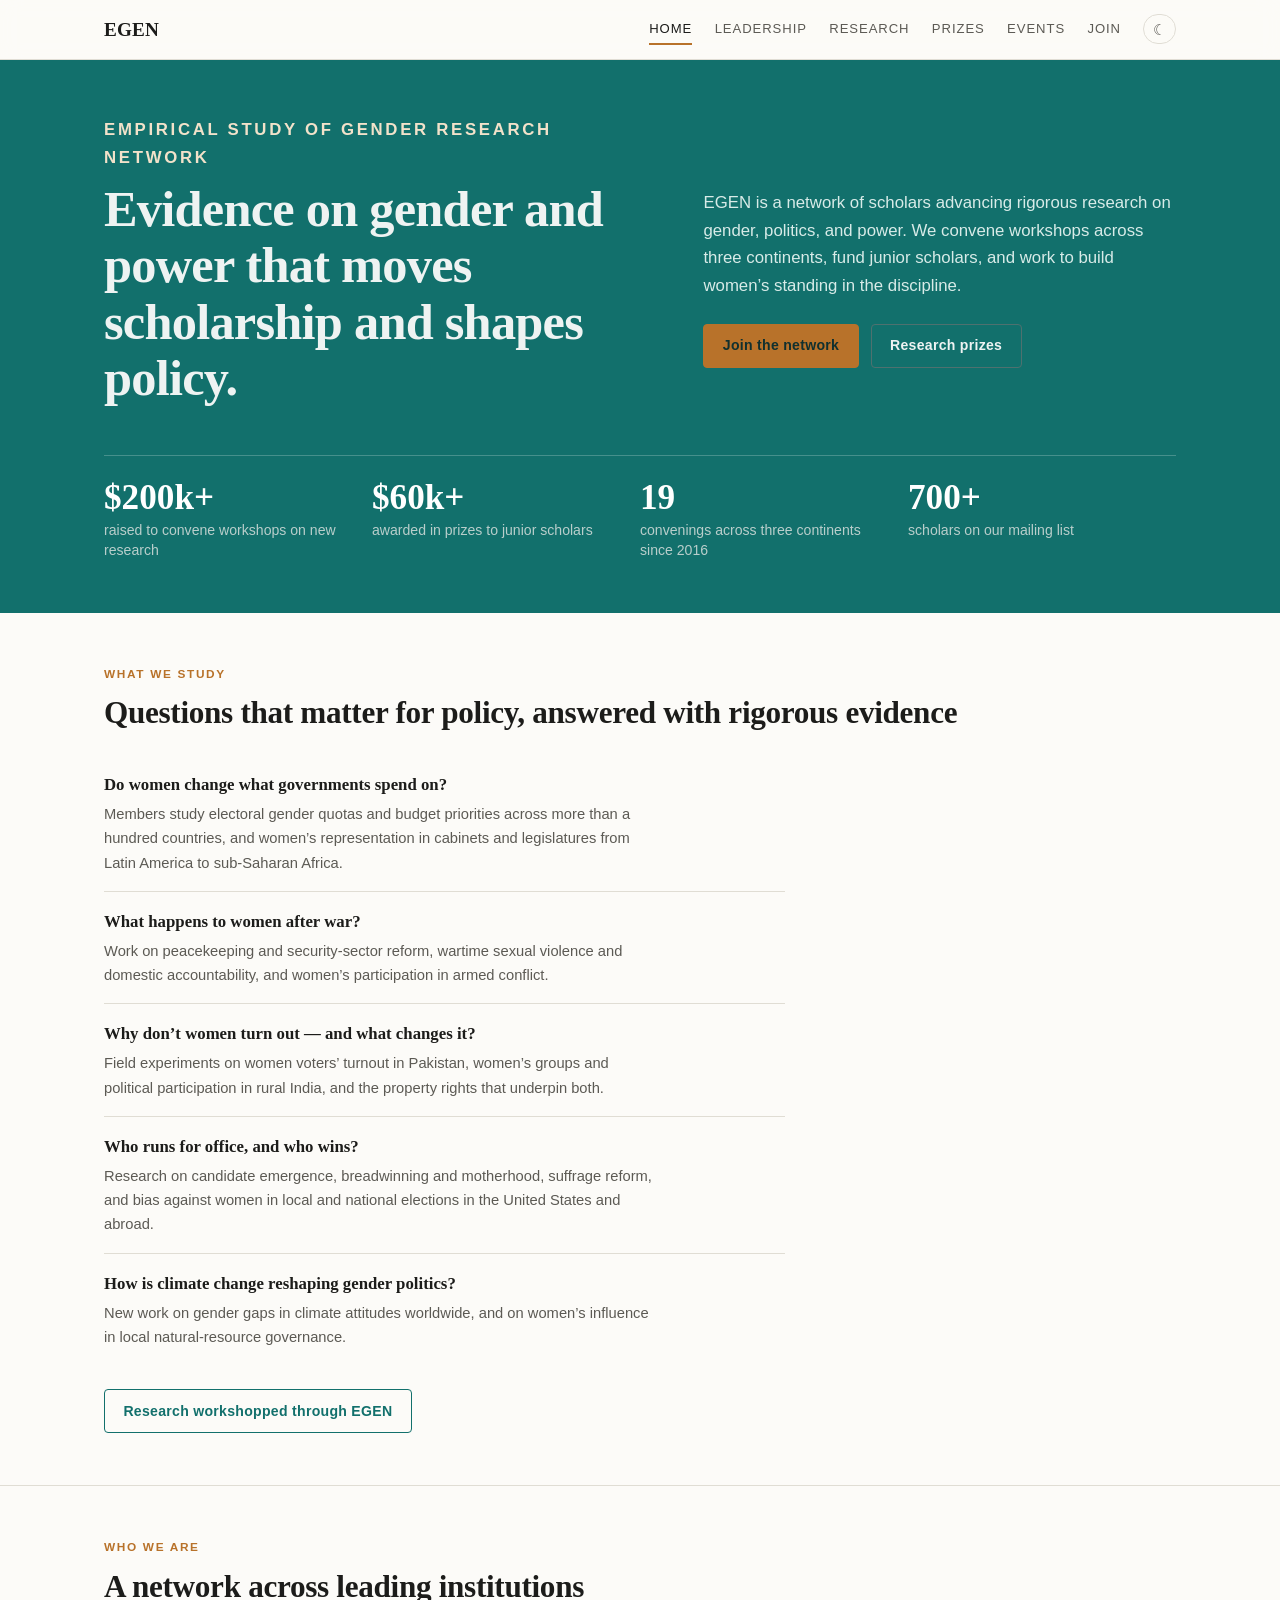
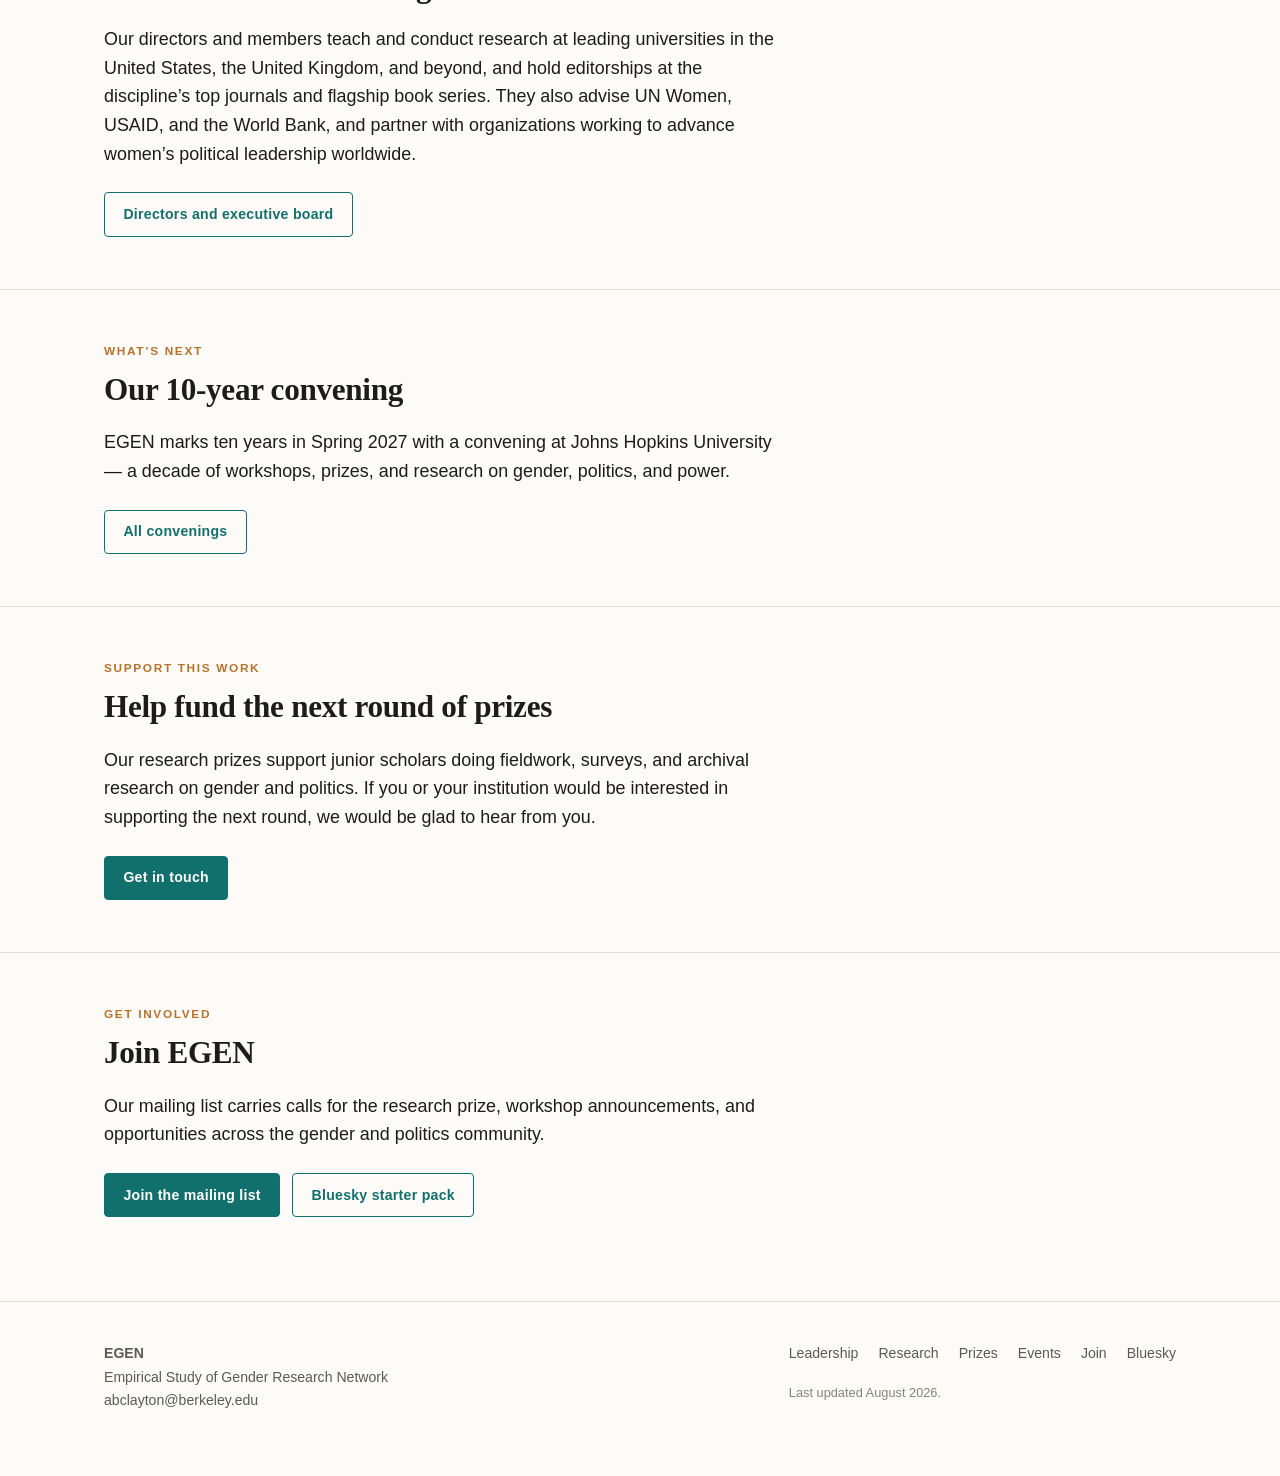
==== index.html @ c03eae0b "Initial EGEN site" ====
<!doctype html>
<html lang="en">
<head>
<meta charset="utf-8">
<meta name="viewport" content="width=device-width, initial-scale=1">
<title>EGEN | Empirical Study of Gender Research Network</title>
<meta name="description" content="EGEN is a network of scholars advancing rigorous empirical research on gender, politics, and power through convenings, research prizes, and advocacy.">
<meta property="og:title" content="EGEN | Empirical Study of Gender Research Network">
<meta property="og:description" content="EGEN is a network of scholars advancing rigorous research on gender, politics, and power.">
<meta property="og:type" content="website">
<meta property="og:site_name" content="EGEN">
<meta property="og:url" content="https://www.egenpolisci.org/">
<meta name="twitter:card" content="summary">
<link rel="stylesheet" href="css/style.css">
<script src="js/site.js"></script>
<link rel="icon" href="data:image/svg+xml,<svg xmlns='http://www.w3.org/2000/svg' viewBox='0 0 100 100'><text y='.92em' font-size='58' font-family='Georgia,serif'>EG</text></svg>">
</head>
<body>
<a class="skip" href="#main">Skip to content</a>
<header class="site-header">
  <div class="wrap">
    <a class="brand" href="index.html">EGEN</a>
    <nav class="main" aria-label="Main">
      <a href="index.html" aria-current="page">Home</a>
      <a href="leadership.html">Leadership</a>
      <a href="research.html">Research</a>
      <a href="prizes.html">Prizes</a>
      <a href="events.html">Events</a>
      <a href="join.html">Join</a>
      <button class="theme-toggle" type="button" aria-label="Toggle dark mode">&#9790;</button>
    </nav>
  </div>
</header>
<main id="main">

<div class="band">
  <div class="wrap">
    <p class="eyebrow">Empirical Study of Gender Research Network</p>
    <div class="band-split">
      <h1>Evidence on gender and power that moves scholarship and shapes policy.</h1>
      <div class="col-right">
        <p>
          EGEN is a network of scholars advancing rigorous research on gender, politics, and power.
          We convene workshops across three continents, fund junior scholars, and work to build
          women&rsquo;s standing in the discipline.
        </p>
        <div class="btn-row" style="margin-top:0">
          <a class="btn" href="https://docs.google.com/forms/d/e/1FAIpQLSdKbaqosuUUbBlReaatd4DqoY7Ke4lKw73dFPZXwUpe3_k_RA/viewform" target="_blank" rel="noopener">Join the network</a>
          <a class="btn ghost" href="prizes.html">Research prizes</a>
        </div>
      </div>
    </div>
    <dl class="stats">
      <div><dt>$200k+</dt><dd>raised to convene workshops on new research</dd></div>
      <div><dt>$60k+</dt><dd>awarded in prizes to junior scholars</dd></div>
      <div><dt>19</dt><dd>convenings across three continents since 2016</dd></div>
      <div><dt>700+</dt><dd>scholars on our mailing list</dd></div>
    </dl>
  </div>
</div>

<section>
  <div class="wrap">
    <p class="eyebrow">What we study</p>
    <h2>Questions that matter for policy, answered with rigorous evidence</h2>
    <ul class="topics">
      <li>
        <p class="t-q">Do women change what governments spend on?</p>
        <p class="t-a">Members study electoral gender quotas and budget priorities across more than a hundred countries, and women&rsquo;s representation in cabinets and legislatures from Latin America to sub-Saharan Africa.</p>
      </li>
      <li>
        <p class="t-q">What happens to women after war?</p>
        <p class="t-a">Work on peacekeeping and security-sector reform, wartime sexual violence and domestic accountability, and women&rsquo;s participation in armed conflict.</p>
      </li>
      <li>
        <p class="t-q">Why don&rsquo;t women turn out &mdash; and what changes it?</p>
        <p class="t-a">Field experiments on women voters&rsquo; turnout in Pakistan, women&rsquo;s groups and political participation in rural India, and the property rights that underpin both.</p>
      </li>
      <li>
        <p class="t-q">Who runs for office, and who wins?</p>
        <p class="t-a">Research on candidate emergence, breadwinning and motherhood, suffrage reform, and bias against women in local and national elections in the United States and abroad.</p>
      </li>
      <li>
        <p class="t-q">How is climate change reshaping gender politics?</p>
        <p class="t-a">New work on gender gaps in climate attitudes worldwide, and on women&rsquo;s influence in local natural-resource governance.</p>
      </li>
    </ul>
    <div class="btn-row">
      <a class="btn ghost" href="research.html">Research workshopped through EGEN</a>
    </div>
  </div>
</section>

<section>
  <div class="wrap">
    <p class="eyebrow">Who we are</p>
    <h2>A network across leading institutions</h2>
    <p class="lede">
      Our directors and members teach and conduct research at leading universities in the United
      States, the United Kingdom, and beyond, and hold editorships at the discipline&rsquo;s top
      journals and flagship book series. They also advise UN Women, USAID, and the World Bank, and
      partner with organizations working to advance women&rsquo;s political leadership worldwide.
    </p>
    <div class="btn-row">
      <a class="btn ghost" href="leadership.html">Directors and executive board</a>
    </div>
  </div>
</section>

<section>
  <div class="wrap">
    <p class="eyebrow">What&rsquo;s next</p>
    <h2>Our 10-year convening</h2>
    <p class="lede">
      EGEN marks ten years in Spring 2027 with a convening at Johns Hopkins University &mdash;
      a decade of workshops, prizes, and research on gender, politics, and power.
    </p>
    <div class="btn-row">
      <a class="btn ghost" href="events.html">All convenings</a>
    </div>
  </div>
</section>

<section>
  <div class="wrap">
    <p class="eyebrow">Support this work</p>
    <h2>Help fund the next round of prizes</h2>
    <p class="lede">
      Our research prizes support junior scholars doing fieldwork, surveys, and archival research
      on gender and politics. If you or your institution would be interested in supporting the next
      round, we would be glad to hear from you.
    </p>
    <div class="btn-row">
      <a class="btn" href="mailto:abclayton@berkeley.edu?subject=Supporting%20EGEN">Get in touch</a>
    </div>
  </div>
</section>

<section>
  <div class="wrap">
    <p class="eyebrow">Get involved</p>
    <h2>Join EGEN</h2>
    <p class="lede">
      Our mailing list carries calls for the research prize, workshop announcements, and
      opportunities across the gender and politics community.
    </p>
    <div class="btn-row">
      <a class="btn" href="https://docs.google.com/forms/d/e/1FAIpQLSdKbaqosuUUbBlReaatd4DqoY7Ke4lKw73dFPZXwUpe3_k_RA/viewform" target="_blank" rel="noopener">Join the mailing list</a>
      <a class="btn ghost" href="https://go.bsky.app/SeabEZc" target="_blank" rel="noopener">Bluesky starter pack</a>
    </div>
  </div>
</section>

</main>
<footer class="site-footer">
  <div class="wrap">
    <div><strong>EGEN</strong><br>Empirical Study of Gender Research Network<br><a href="mailto:abclayton@berkeley.edu">abclayton@berkeley.edu</a></div>
    <div>
      <div class="footer-links">
        <a href="leadership.html">Leadership</a><a href="research.html">Research</a>
        <a href="prizes.html">Prizes</a><a href="events.html">Events</a>
        <a href="join.html">Join</a>
        <a href="https://go.bsky.app/SeabEZc" target="_blank" rel="noopener">Bluesky</a>
      </div>
      <p class="colophon" style="margin-top:1rem">Last updated August 2026.</p>
    </div>
  </div>
</footer>
</body>
</html>
---- css/style.css ----
/* ============================================================
   amandaclayton.org — stylesheet
   Clean academic. Light/dark aware. No external dependencies.
   ============================================================ */

:root {
  /* Palette — light */
  --bg:            #fcfbf8;
  --bg-panel:      #ffffff;
  --bg-subtle:     #eef3f1;
  --text:          #1c1c1a;
  --text-muted:    #5c5a54;
  --text-faint:    #85827a;
  --rule:          #e0ddd4;
  --rule-strong:   #c9c5b8;
  --accent:        #12706c;   /* EGEN deep teal, from the logo */
  --accent-hover:  #004848;
  --gold:          #b8722a;
  --gold-soft:     #f7ecd9;
  --shadow:        0 1px 2px rgba(28,28,26,.05), 0 6px 18px rgba(28,28,26,.05);

  /* Type */
  --serif: "Iowan Old Style", "Palatino Linotype", Palatino, "Book Antiqua", Georgia, "Times New Roman", serif;
  --sans:  -apple-system, BlinkMacSystemFont, "Segoe UI", Inter, Roboto, "Helvetica Neue", Arial, sans-serif;
  --mono:  ui-monospace, SFMono-Regular, "SF Mono", Menlo, Consolas, monospace;

  --measure: 68ch;
  --page:    1120px;
}

@media (prefers-color-scheme: dark) {
  :root:not([data-theme="light"]) {
    --bg:          #14151a;
    --bg-panel:    #1b1d23;
    --bg-subtle:   #21242b;
    --text:        #e9e7e2;
    --text-muted:  #a9a69f;
    --text-faint:  #86837c;
    --rule:        #2c2f37;
    --rule-strong: #3d414b;
    --accent:      #5fb3b0;
    --accent-hover:#84cbc8;
    --gold:        #d9a34a
    --gold-soft:   #2e2716;
    --shadow:      0 1px 2px rgba(0,0,0,.3), 0 6px 18px rgba(0,0,0,.25);
  }
}

:root[data-theme="dark"] {
  --bg:          #14151a;
  --bg-panel:    #1b1d23;
  --bg-subtle:   #21242b;
  --text:        #e9e7e2;
  --text-muted:  #a9a69f;
  --text-faint:  #86837c;
  --rule:        #2c2f37;
  --rule-strong: #3d414b;
  --accent:      #5fb3b0;
  --accent-hover:#84cbc8;
  --gold:        #d9a34a
  --gold-soft:   #2e2716;
  --shadow:      0 1px 2px rgba(0,0,0,.3), 0 6px 18px rgba(0,0,0,.25);
}

*, *::before, *::after { box-sizing: border-box; }

html { -webkit-text-size-adjust: 100%; scroll-behavior: smooth; scroll-padding-top: 5rem; }

body {
  margin: 0;
  background: var(--bg);
  color: var(--text);
  font-family: var(--sans);
  font-size: 17px;
  line-height: 1.65;
  -webkit-font-smoothing: antialiased;
  text-rendering: optimizeLegibility;
}

/* ---------- Layout ---------- */
.wrap { max-width: var(--page); margin: 0 auto; padding: 0 1.5rem; }
.narrow { max-width: var(--measure); }

/* ---------- Skip link ---------- */
.skip {
  position: absolute; left: -9999px; top: 0;
  background: var(--accent); color: #fff; padding: .6rem 1rem; z-index: 100;
}
.skip:focus { left: .5rem; top: .5rem; }

/* ---------- Header / nav ---------- */
.site-header {
  position: sticky; top: 0; z-index: 50;
  background: color-mix(in srgb, var(--bg) 88%, transparent);
  backdrop-filter: saturate(150%) blur(10px);
  -webkit-backdrop-filter: saturate(150%) blur(10px);
  border-bottom: 1px solid var(--rule);
}
.site-header .wrap {
  display: flex; align-items: center; justify-content: space-between;
  gap: 1.5rem; flex-wrap: wrap; padding-top: .85rem; padding-bottom: .85rem;
}
.brand {
  font-family: var(--serif);
  font-size: 1.2rem; font-weight: 600; letter-spacing: .01em;
  color: var(--text); text-decoration: none; white-space: nowrap;
}
.brand:hover { color: var(--accent); }

nav.main { display: flex; align-items: center; gap: 1.4rem; flex-wrap: wrap; }
nav.main a {
  font-size: .82rem; font-weight: 500;
  letter-spacing: .07em; text-transform: uppercase;
  color: var(--text-muted); text-decoration: none;
  padding: .25rem 0; border-bottom: 2px solid transparent;
  transition: color .15s, border-color .15s;
}
nav.main a:hover { color: var(--text); border-bottom-color: var(--rule-strong); }
nav.main a[aria-current="page"] { color: var(--text); border-bottom-color: var(--gold); }

.theme-toggle {
  background: none; border: 1px solid var(--rule); border-radius: 999px;
  color: var(--text-muted); cursor: pointer; font: inherit;
  font-size: .95rem; line-height: 1; padding: .4rem .55rem;
}
.theme-toggle:hover { color: var(--text); border-color: var(--rule-strong); }

/* ---------- Hero ---------- */
.hero { padding: 4rem 0 3rem; border-bottom: 1px solid var(--rule); }
.hero-grid {
  display: grid; gap: 3rem;
  grid-template-columns: minmax(0, 1fr) 260px; align-items: start;
}
.hero h1 {
  font-family: var(--serif);
  font-size: clamp(2.4rem, 5.5vw, 3.4rem);
  line-height: 1.08; letter-spacing: -.015em;
  margin: 0 0 .5rem; font-weight: 600;
}
.hero .role {
  font-size: 1.02rem; color: var(--text-muted); margin: 0 0 1.75rem;
  max-width: 46ch;
}
.hero .role strong { color: var(--text); font-weight: 600; }
.portrait {
  width: 100%; height: auto; aspect-ratio: 502 / 800;
  border-radius: 4px; display: block;
  box-shadow: var(--shadow); filter: saturate(.95);
}
.portrait-caption { font-size: .78rem; color: var(--text-faint); margin-top: .6rem; }

.lede { font-size: 1.12rem; line-height: 1.6; max-width: var(--measure); }


/* ============================================================
   Organizational components — dark band, stats, institutions
   ============================================================ */

/* Full-bleed dark band. Fixed dark in both themes: it is a brand surface. */
.band {
  background: #12706c;
  color: #eef3f2;
  padding: 3.5rem 0 3.25rem;
  border-bottom: 0;
}
.band h1 {
  font-family: var(--serif); font-weight: 600;
  font-size: clamp(2.1rem, 4.6vw, 3.15rem); line-height: 1.12;
  letter-spacing: -.015em; margin: 0 0 1.1rem; max-width: 22ch;
}
.band p { color: #d8ebe8; max-width: 56ch; font-size: 1.05rem; }
.band .eyebrow { color: #f2e2ca; letter-spacing: .16em; }
.band a { color: #9fd4d1; }
.band .btn { background: var(--gold); border-color: var(--gold); color: #10302f; }
.band .btn:hover { opacity: .9; color: #10302f; }
.band .btn.ghost { background: transparent; color: #eef3f2; border-color: #4e716f; }
.band .btn.ghost:hover { background: rgba(255,255,255,.08); color: #eef3f2; }

.band h1 { max-width: none; }
.band .lede-wide { max-width: none; }

/* Two-column band so the headline and framing text fill the full width */
.band-split {
  display: grid; grid-template-columns: minmax(0, 1.15fr) minmax(0, 1fr);
  gap: 3.5rem; align-items: start; margin-top: .5rem;
}
.band-split h1 { margin: 0; }
.band-split .col-right { padding-top: .5rem; }
.band-split .col-right p { margin-bottom: 1.5rem; }
@media (max-width: 900px) {
  .band-split { grid-template-columns: 1fr; gap: 1.5rem; }
  .band-split .col-right { padding-top: 0; }
}

/* Stats sitting inside the dark band */
.band .stats {
  margin-top: 3rem; background: transparent; border: 0;
  border-top: 1px solid rgba(255,255,255,.22);
  border-radius: 0; gap: 0;
  grid-template-columns: repeat(auto-fit, minmax(160px, 1fr));
}
.band .stats > div {
  background: transparent; padding: 1.5rem 1.5rem 0 0;
}
.band .stats dt { color: #ffffff; }
.band .stats dd { color: #b9cecb; }

/* Stat row */
.stats {
  display: grid; gap: 1px;
  grid-template-columns: repeat(auto-fit, minmax(180px, 1fr));
  background: var(--rule); border: 1px solid var(--rule);
  border-radius: 6px; overflow: hidden; margin: 0;
}
.stats > div { background: var(--bg-panel); padding: 1.6rem 1.4rem; }
.stats dt {
  font-family: var(--serif); font-size: clamp(1.7rem, 3vw, 2.2rem);
  font-weight: 600; line-height: 1; color: var(--accent); margin: 0 0 .4rem;
}
.stats dd {
  margin: 0; font-size: .88rem; color: var(--text-muted); line-height: 1.4;
}

/* Member institutions */
.institutions {
  list-style: none; margin: 1.5rem 0 0; padding: 0;
  display: grid; gap: .1rem 2rem;
  grid-template-columns: repeat(auto-fit, minmax(230px, 1fr));
}
.institutions li {
  padding: .55rem 0; border-bottom: 1px solid var(--rule);
  font-size: .95rem; color: var(--text-muted);
}

@media (max-width: 860px) {
  .band-grid { grid-template-columns: 1fr; gap: 2.25rem; }
  .band-grid img { max-width: 260px; }
  .band { padding: 3rem 0 2.75rem; }
}

/* ---------- Sections ---------- */
section { padding: 3.25rem 0; }
section + section { border-top: 1px solid var(--rule); }

h2 {
  font-family: var(--serif); font-weight: 600;
  font-size: clamp(1.5rem, 3vw, 1.95rem); line-height: 1.2;
  letter-spacing: -.01em; margin: 0 0 1.25rem;
}
h3 {
  font-family: var(--serif); font-weight: 600;
  font-size: 1.22rem; line-height: 1.3; margin: 2.25rem 0 .75rem;
}
h4 { font-size: .95rem; margin: 1.5rem 0 .4rem; font-weight: 600; }

.eyebrow {
  font-size: .74rem; font-weight: 600; letter-spacing: .14em;
  text-transform: uppercase; color: var(--gold); margin: 0 0 .6rem;
}

p { margin: 0 0 1.1rem; max-width: var(--measure); }
a { color: var(--accent); text-decoration: none; text-underline-offset: 3px; }
a:hover { color: var(--accent-hover); text-decoration: underline; }
p a, li a { text-decoration: underline; text-decoration-color: color-mix(in srgb, var(--accent) 35%, transparent); }

hr { border: 0; border-top: 1px solid var(--rule); margin: 2.5rem 0; }

/* ---------- Publications ---------- */
.filters {
  display: flex; flex-wrap: wrap; gap: .5rem;
  margin: 0 0 .75rem; padding: 0; list-style: none;
}
.filters button {
  font: inherit; font-size: .83rem; cursor: pointer;
  background: var(--bg-panel); color: var(--text-muted);
  border: 1px solid var(--rule); border-radius: 999px;
  padding: .38rem .85rem; transition: all .15s;
}
.filters button:hover { border-color: var(--rule-strong); color: var(--text); }
.filters button[aria-pressed="true"] {
  background: var(--accent); border-color: var(--accent); color: #fff;
}
.filter-note { font-size: .85rem; color: var(--text-faint); margin: 0 0 2rem; }

.theme-block { margin-bottom: 3rem; scroll-margin-top: 6rem; }
.theme-block > h3,
#inprogress > h3 {
  margin-top: 0; padding-bottom: .5rem;
  border-bottom: 2px solid var(--gold);
  display: inline-block;
}
.theme-block > .theme-blurb {
  font-size: .95rem; color: var(--text-muted);
  margin: .75rem 0 1.5rem; max-width: 62ch;
}

ol.pubs, ul.pubs { list-style: none; margin: 0; padding: 0; }
.pub {
  padding: 1.15rem 0; border-top: 1px solid var(--rule);
  display: grid; grid-template-columns: 4.25rem minmax(0,1fr); gap: 1.25rem;
}
.pub:first-child { border-top: 0; padding-top: .25rem; }
.pub .year {
  font-family: var(--mono); font-size: .82rem; color: var(--text-faint);
  padding-top: .22rem; letter-spacing: -.02em;
}
.pub .title {
  font-family: var(--serif); font-size: 1.09rem; font-weight: 600;
  line-height: 1.35; margin: 0 0 .3rem; max-width: 60ch;
}
.pub .authors { font-size: .9rem; color: var(--text-muted); margin: 0 0 .2rem; max-width: 60ch; }
.pub .authors .me { color: var(--text); font-weight: 600; }
.pub .venue { font-size: .9rem; color: var(--text-muted); margin: 0 0 .55rem; }
.pub .venue em { font-style: italic; }
.pub .links { display: flex; flex-wrap: wrap; gap: .45rem; align-items: center; }
.pub .links a {
  font-size: .76rem; letter-spacing: .04em; text-transform: uppercase;
  font-weight: 600; text-decoration: none;
  border: 1px solid var(--rule-strong); border-radius: 3px;
  padding: .22rem .5rem; color: var(--text-muted);
}
.pub .links a:hover { border-color: var(--accent); color: var(--accent); background: var(--bg-subtle); }


/* Open-access marker — sits in the links row but is a label, not a control. */
.pub .links .oa {
  font-size: .76rem; letter-spacing: .04em; text-transform: uppercase;
  font-weight: 600; padding: .22rem .5rem;
  border: 1px solid transparent; border-radius: 3px;
  color: var(--gold); background: var(--gold-soft);
  white-space: nowrap;
}

.note {
  font-size: .85rem; color: var(--text-muted);
  margin: .55rem 0 0; padding-left: .85rem;
  border-left: 2px solid var(--gold);
  max-width: 58ch;
}
.note.award { color: var(--gold); font-weight: 500; }
.note.award a { color: inherit; }


/* ---------- Work in progress ---------- */
.wip-list { list-style: none; margin: 0; padding: 0; }
.wip {
  padding: 1.4rem 0; border-top: 1px solid var(--rule);
}
.wip:first-child { border-top: 0; padding-top: .25rem; }
.wip .title {
  font-family: var(--serif); font-size: 1.09rem; font-weight: 600;
  line-height: 1.35; margin: 0 0 .3rem; max-width: 60ch;
}
.wip .authors { font-size: .9rem; color: var(--text-muted); margin: 0 0 .5rem; max-width: 60ch; }
.wip-desc { font-size: .95rem; margin: 0 0 .6rem; max-width: 62ch; }
.status {
  display: inline-block; margin: 0;
  font-size: .72rem; font-weight: 600; letter-spacing: .07em; text-transform: uppercase;
  color: var(--gold); background: var(--gold-soft);
  border-radius: 3px; padding: .22rem .55rem;
}


/* People grid — directors and board with photographs */
.people {
  list-style: none; margin: 1.75rem 0 0; padding: 0;
  display: grid; gap: 1.75rem 1.5rem;
  grid-template-columns: repeat(auto-fit, minmax(150px, 1fr));
}
.people > li { text-align: left; max-width: 185px; }
.people img {
  width: 100%; aspect-ratio: 1 / 1; object-fit: cover; object-position: center top;
  border-radius: 4px; display: block; margin-bottom: .85rem;
  background: var(--bg-subtle); filter: saturate(.92);
}
.people .p-name { font-family: var(--serif); font-size: .98rem; font-weight: 600; margin: 0 0 .2rem; }
.people .p-role { font-size: .82rem; color: var(--text-muted); margin: 0; line-height: 1.45; }


/* Expandable bio inside a person card — native <details>, no JS needed */
.people details { margin-top: .5rem; }
.people summary {
  cursor: pointer; list-style: none;
  font-size: .8rem; font-weight: 600; letter-spacing: .04em; text-transform: uppercase;
  color: var(--accent); padding: .1rem 0;
}
.people summary::-webkit-details-marker { display: none; }
.people summary::after { content: " +"; font-weight: 400; }
.people details[open] summary::after { content: " \2013"; }
.people summary:hover { color: var(--accent-hover); }
.people details p {
  font-size: .85rem; line-height: 1.55; color: var(--text-muted);
  margin: .5rem 0 0; max-width: none;
}
.people details[open] { grid-column: 1 / -1; }

/* Topic list — what the network studies */
.topics { list-style: none; margin: 1.5rem 0 0; padding: 0; }
.topics > li {
  padding: 1rem 0; border-top: 1px solid var(--rule);
  display: grid; grid-template-columns: minmax(0,1fr); gap: .2rem;
  max-width: 72ch;
}
.topics > li:first-child { border-top: 0; }
.topics .t-q { font-family: var(--serif); font-size: 1.05rem; font-weight: 600; margin: 0; }
.topics .t-a { font-size: .92rem; color: var(--text-muted); margin: 0; }

/* ---------- Cards ---------- */
.cards { display: grid; gap: 1.25rem; grid-template-columns: repeat(auto-fit, minmax(255px, 1fr)); }
.card {
  background: var(--bg-panel); border: 1px solid var(--rule);
  border-radius: 6px; padding: 1.4rem 1.5rem;
}
.card h3 { margin: 0 0 .5rem; font-size: 1.08rem; }
.card p { font-size: .93rem; color: var(--text-muted); margin: 0 0 .75rem; }
.card p:last-child { margin-bottom: 0; }
.card .meta { font-size: .8rem; color: var(--text-faint); }

/* ---------- Callout ---------- */
.callout {
  background: var(--bg-subtle); border-left: 3px solid var(--gold);
  border-radius: 0 4px 4px 0; padding: 1.25rem 1.5rem;
  max-width: var(--measure);
}
.callout p:last-child { margin-bottom: 0; }
.callout h3 { margin-top: 0; }

/* ---------- Buttons ---------- */
.btn {
  display: inline-block; font-size: .88rem; font-weight: 600;
  letter-spacing: .02em; text-decoration: none;
  background: var(--accent); color: #fff;
  border: 1px solid var(--accent); border-radius: 4px;
  padding: .6rem 1.15rem; transition: opacity .15s;
}
.btn:hover { opacity: .88; color: #fff; text-decoration: none; }
.btn.ghost { background: transparent; color: var(--accent); }
.btn.ghost:hover { background: var(--bg-subtle); color: var(--accent); }
.btn-row { display: flex; flex-wrap: wrap; gap: .75rem; margin: 1.5rem 0 0; }


/* Dark mode: the accent is a light blue, so filled controls need dark text. */
@media (prefers-color-scheme: dark) {
  :root:not([data-theme="light"]) .filters button[aria-pressed="true"],
  :root:not([data-theme="light"]) .btn {
    color: #14151a;
  }
  :root:not([data-theme="light"]) .btn:hover { color: #14151a; }
  :root:not([data-theme="light"]) .btn.ghost { color: var(--accent); background: transparent; }
  :root:not([data-theme="light"]) .btn.ghost:hover { color: var(--accent); background: var(--bg-subtle); }
}
:root[data-theme="dark"] .filters button[aria-pressed="true"],
:root[data-theme="dark"] .btn { color: #14151a; }
:root[data-theme="dark"] .btn:hover { color: #14151a; }
:root[data-theme="dark"] .btn.ghost { color: var(--accent); background: transparent; }
:root[data-theme="dark"] .btn.ghost:hover { color: var(--accent); background: var(--bg-subtle); }

/* Dark mode: skip link and gold notes */
:root[data-theme="dark"] .skip { color: #14151a; }

/* ---------- Figures ---------- */
figure { margin: 2rem 0; }
figure img { width: 100%; height: auto; border: 1px solid var(--rule); border-radius: 4px; background: #fff; }
figcaption { font-size: .85rem; color: var(--text-muted); margin-top: .75rem; max-width: var(--measure); }
.fig-pair { display: grid; gap: 1.25rem; grid-template-columns: 1fr 1fr; }


/* Wide figures: dense multi-country scatterplots need more than the text measure.
   They break out to the full page width and scroll horizontally on small screens. */
figure.wide { margin: 2.5rem 0; }
figure.wide a { display: block; border-radius: 4px; overflow: hidden; }
figure.wide img {
  width: 100%; height: auto; display: block;
  border: 1px solid var(--rule); border-radius: 4px;
  background: #fff; padding: .5rem;
}
figure.wide a:hover img { border-color: var(--rule-strong); }
figure.wide figcaption { max-width: var(--measure); }

@media (min-width: 1000px) {
  /* Let the figure use the page gutters the prose doesn't need. */
  figure.wide { width: min(100%, var(--page)); }
}

/* ---------- Definition-ish lists (teaching, contact) ---------- */
.stack { list-style: none; margin: 0; padding: 0; }
.stack > li {
  padding: 1rem 0; border-top: 1px solid var(--rule);
}
.stack > li:first-child { border-top: 0; }
.stack .label {
  font-family: var(--serif); font-size: 1.05rem; font-weight: 600; margin: 0 0 .25rem;
}
.stack .detail { font-size: .92rem; color: var(--text-muted); margin: 0; max-width: 60ch; }

.kv { display: grid; grid-template-columns: max-content 1fr; gap: .4rem 1.5rem; font-size: .95rem; }
.kv dt { color: var(--text-faint); font-size: .8rem; letter-spacing: .06em; text-transform: uppercase; padding-top: .18rem; }
.kv dd { margin: 0; }


/* Compact list — for archival items that shouldn't take much vertical space. */
ul.compact { list-style: none; margin: 0; padding: 0; }
ul.compact > li {
  padding: .7rem 0; border-top: 1px solid var(--rule);
  font-size: .95rem; max-width: 68ch;
}
ul.compact > li:first-child { border-top: 0; }
ul.compact > li > a { font-weight: 500; }
ul.compact .meta {
  display: block; font-size: .84rem; color: var(--text-faint); margin-top: .12rem;
}


/* Year-indexed talk list */
.kv.talks { gap: .75rem 1.5rem; margin: .75rem 0 0; }
.kv.talks dd { color: var(--text-muted); }


/* Inline metadata inside a detail line */
.meta-inline { color: var(--text-faint); }

/* ---------- Media list ---------- */
.media-list { list-style: none; margin: 0; padding: 0; }
.media-list li {
  padding: .95rem 0; border-top: 1px solid var(--rule);
  display: grid; grid-template-columns: 12rem minmax(0,1fr); gap: 1.25rem;
}
.media-list li:first-child { border-top: 0; }
.media-list .outlet { font-family: var(--serif); font-weight: 600; font-size: .98rem; }
.media-list .what { font-size: .92rem; color: var(--text-muted); margin: 0; }

/* ---------- Footer ---------- */
.site-footer {
  border-top: 1px solid var(--rule); margin-top: 2rem;
  padding: 2.5rem 0 3.5rem; font-size: .88rem; color: var(--text-muted);
}
.site-footer .wrap { display: flex; flex-wrap: wrap; gap: 2rem 3rem; justify-content: space-between; }
.site-footer a { color: var(--text-muted); }
.site-footer a:hover { color: var(--accent); }
.footer-links { display: flex; flex-wrap: wrap; gap: 1.25rem; }
.colophon { font-size: .8rem; color: var(--text-faint); }

/* ---------- Utility ---------- */
.hidden { display: none !important; }
.mt0 { margin-top: 0; }
.center { text-align: center; }

/* ---------- Responsive ---------- */
@media (max-width: 860px) {
  .hero-grid { grid-template-columns: 1fr; gap: 2rem; }
  .portrait { max-width: 200px; }
  .fig-pair { grid-template-columns: 1fr; }
  .media-list li { grid-template-columns: 1fr; gap: .25rem; }
}
@media (max-width: 620px) {
  body { font-size: 16px; }
  /* The wrapped nav is two rows tall on phones; don't let it eat the viewport. */
  .site-header { position: static; }
  html { scroll-padding-top: 1rem; }
  .hero { padding: 2.5rem 0 2rem; }
  section { padding: 2.5rem 0; }
  .pub { grid-template-columns: 1fr; gap: .3rem; }
  .pub .year { padding-top: 0; }
  .site-header .wrap { gap: .75rem; }
  nav.main { gap: 1rem; }
  nav.main a { font-size: .76rem; }
  .kv { grid-template-columns: 1fr; gap: .1rem 0; }
  .kv dt { margin-top: .75rem; }
}

@media print {
  .site-header, .site-footer, .filters, .filter-note, .theme-toggle { display: none; }
  body { background: #fff; color: #000; font-size: 11pt; }
  a { color: #000; }
}
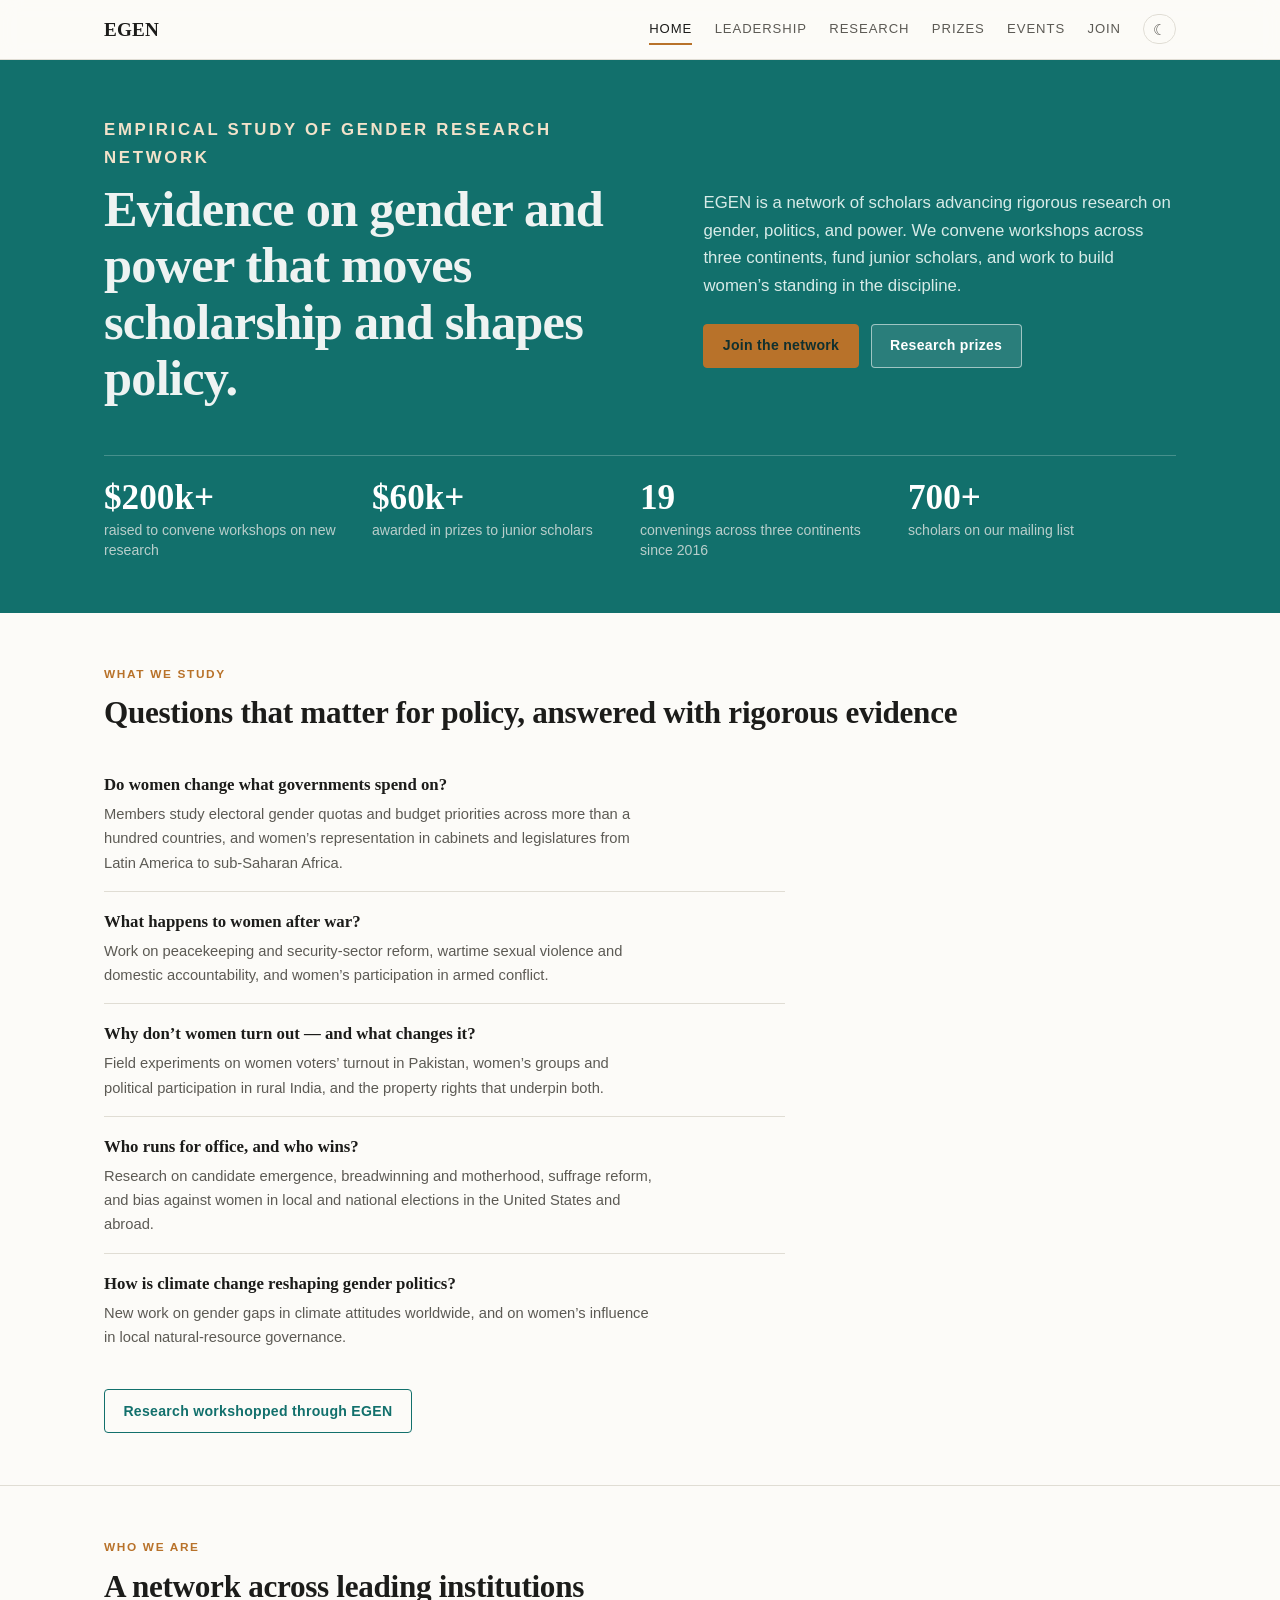
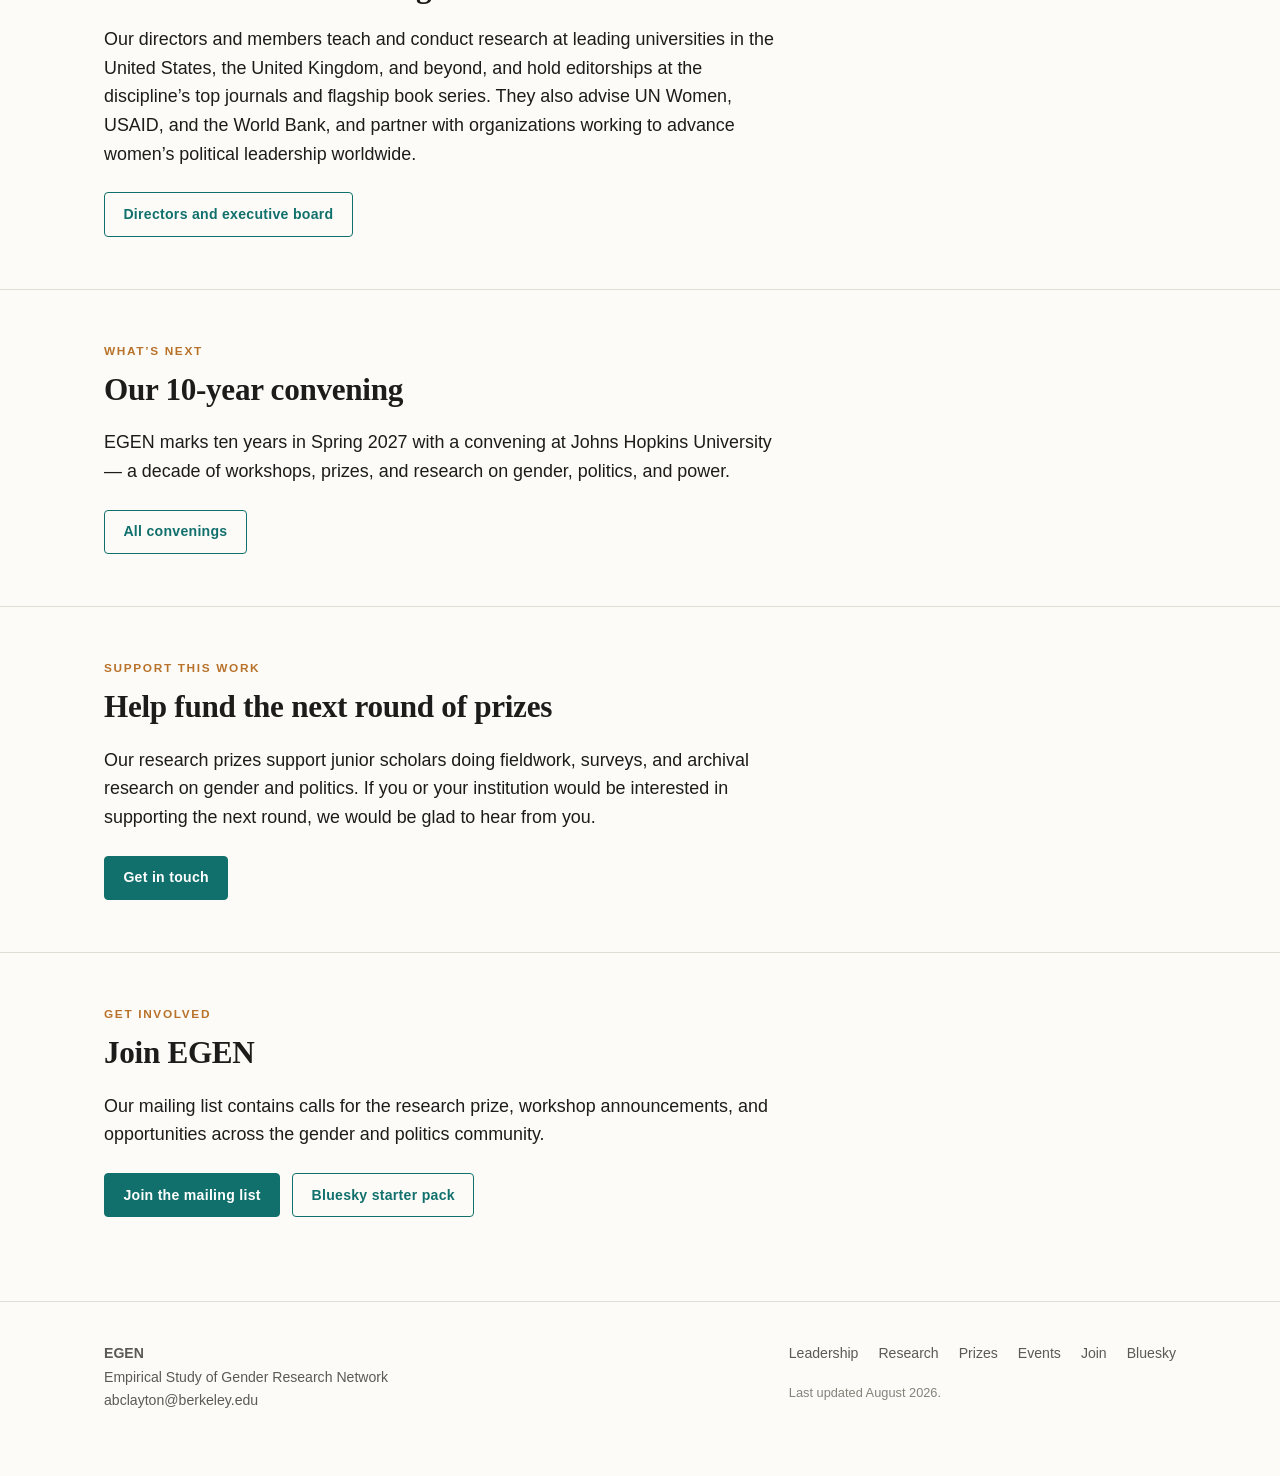
==== commit 3d6ee532: "Improve ghost button contrast on the band, reword mailing list line, add spacing between event secti" ====
--- a/index.html
+++ b/index.html
@@ -141,7 +141,7 @@
     <p class="eyebrow">Get involved</p>
     <h2>Join EGEN</h2>
     <p class="lede">
-      Our mailing list carries calls for the research prize, workshop announcements, and
+      Our mailing list contains calls for the research prize, workshop announcements, and
       opportunities across the gender and politics community.
     </p>
     <div class="btn-row">
--- a/css/style.css
+++ b/css/style.css
@@ -173,8 +173,16 @@
 .band a { color: #9fd4d1; }
 .band .btn { background: var(--gold); border-color: var(--gold); color: #10302f; }
 .band .btn:hover { opacity: .9; color: #10302f; }
-.band .btn.ghost { background: transparent; color: #eef3f2; border-color: #4e716f; }
-.band .btn.ghost:hover { background: rgba(255,255,255,.08); color: #eef3f2; }
+.band .btn.ghost {
+  background: rgba(255,255,255,.10);
+  color: #ffffff;
+  border-color: rgba(255,255,255,.55);
+}
+.band .btn.ghost:hover {
+  background: rgba(255,255,255,.20);
+  border-color: #ffffff;
+  color: #ffffff;
+}
 
 .band h1 { max-width: none; }
 .band .lede-wide { max-width: none; }
@@ -512,8 +520,9 @@
 
 
 /* Year-indexed talk list */
-.kv.talks { gap: .75rem 1.5rem; margin: .75rem 0 0; }
+.kv.talks { gap: .75rem 1.5rem; margin: .75rem 0 3rem; }
 .kv.talks dd { color: var(--text-muted); }
+.kv.talks:last-child { margin-bottom: 0; }
 
 
 /* Inline metadata inside a detail line */
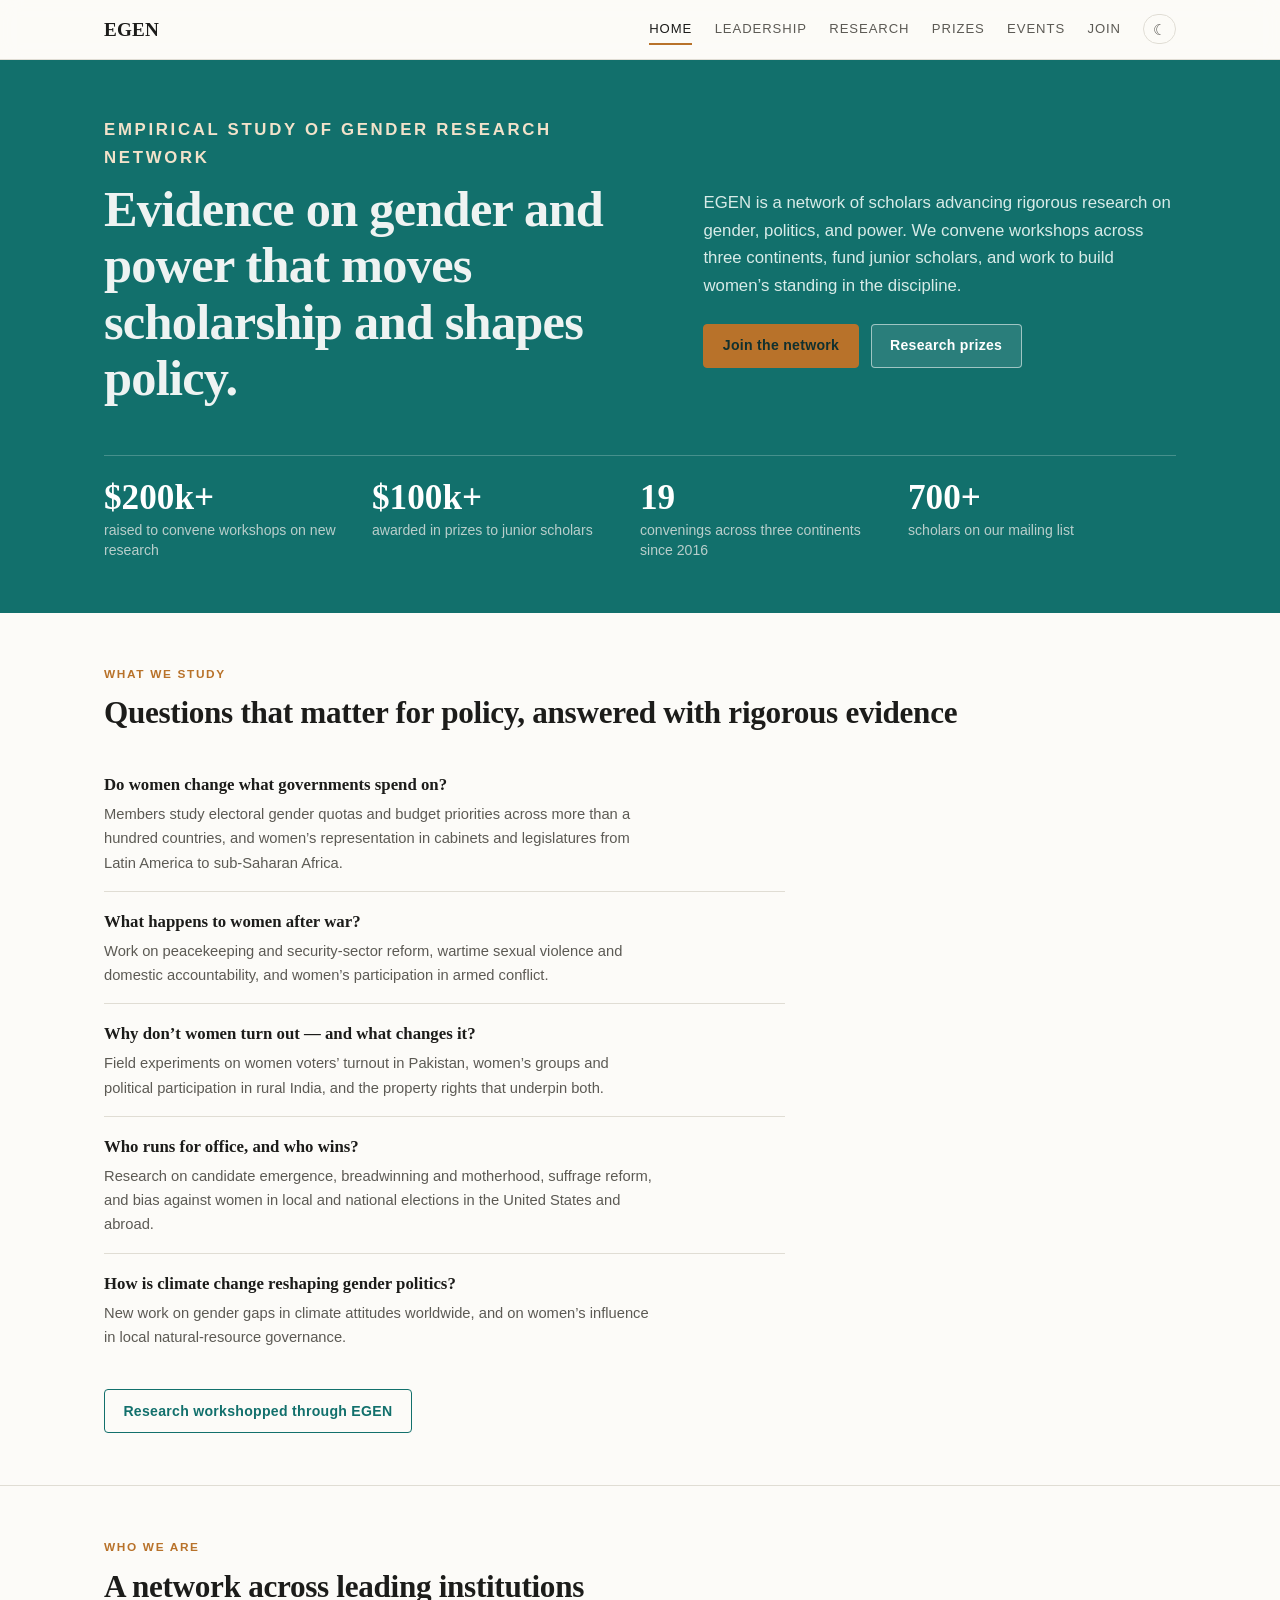
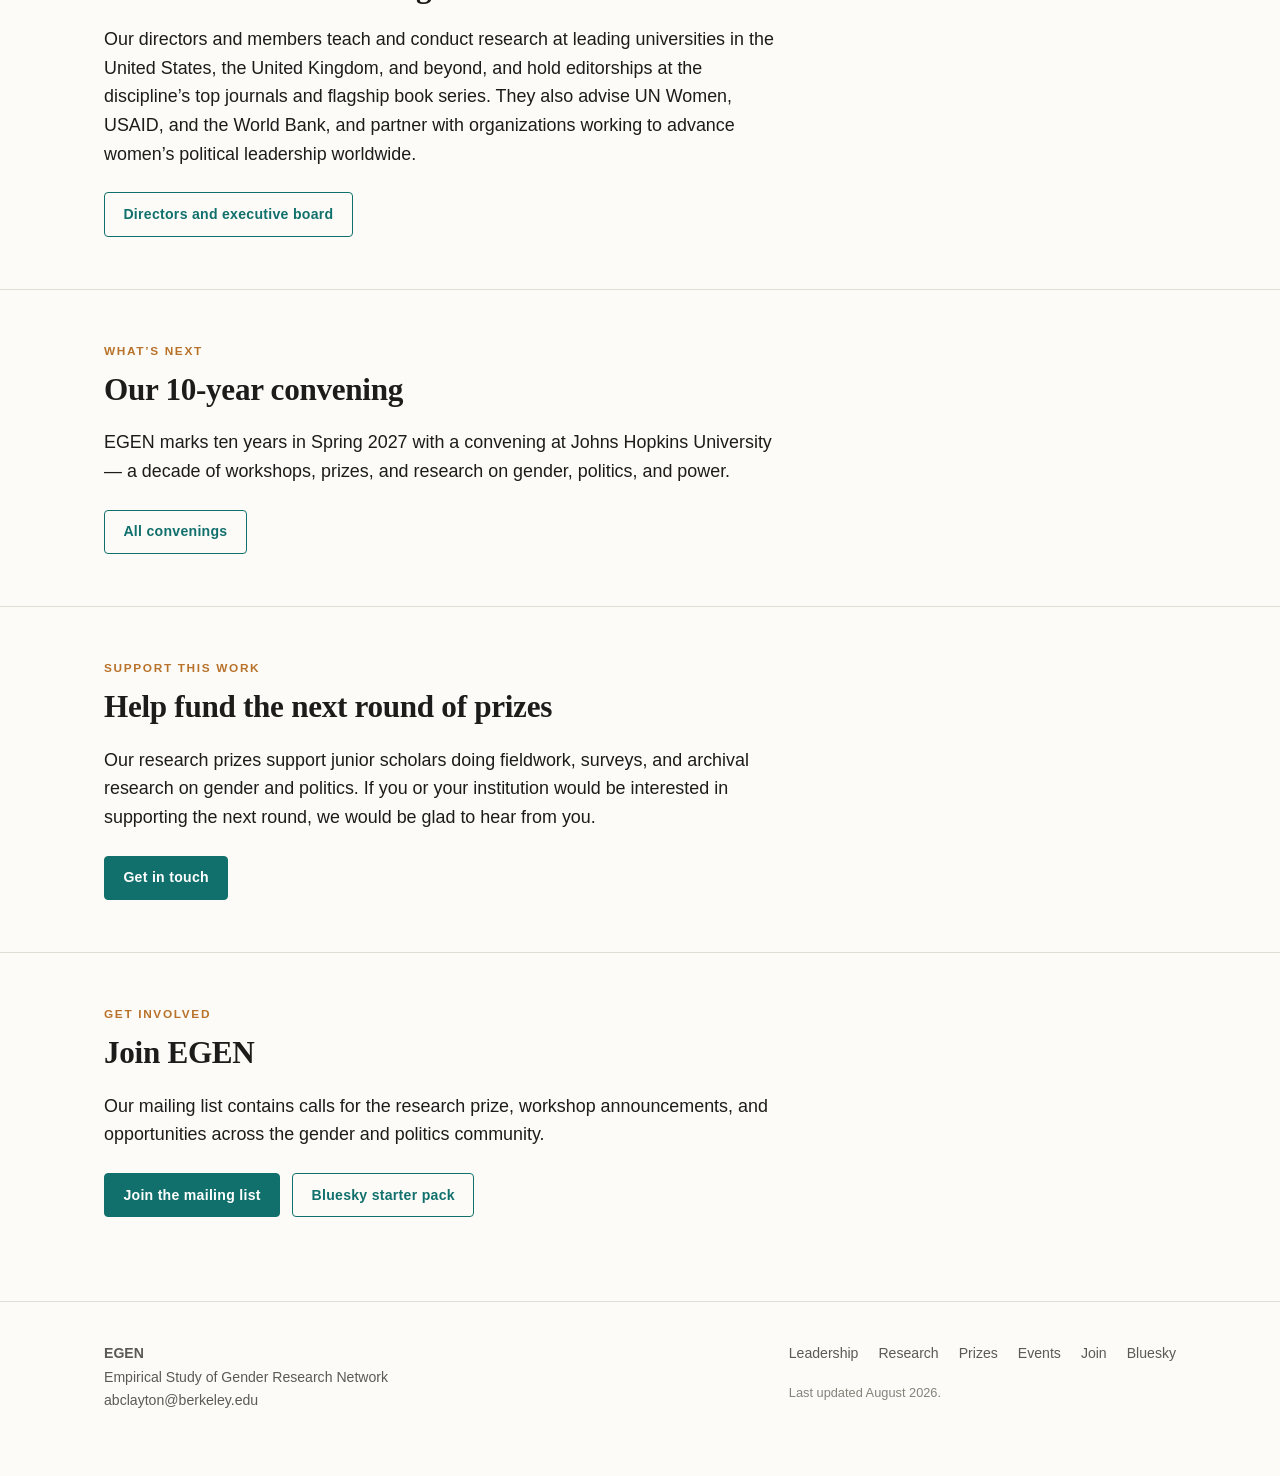
==== commit 53875ae5: "Update prize total to more than $100,000" ====
--- a/index.html
+++ b/index.html
@@ -52,7 +52,7 @@
     </div>
     <dl class="stats">
       <div><dt>$200k+</dt><dd>raised to convene workshops on new research</dd></div>
-      <div><dt>$60k+</dt><dd>awarded in prizes to junior scholars</dd></div>
+      <div><dt>$100k+</dt><dd>awarded in prizes to junior scholars</dd></div>
       <div><dt>19</dt><dd>convenings across three continents since 2016</dd></div>
       <div><dt>700+</dt><dd>scholars on our mailing list</dd></div>
     </dl>
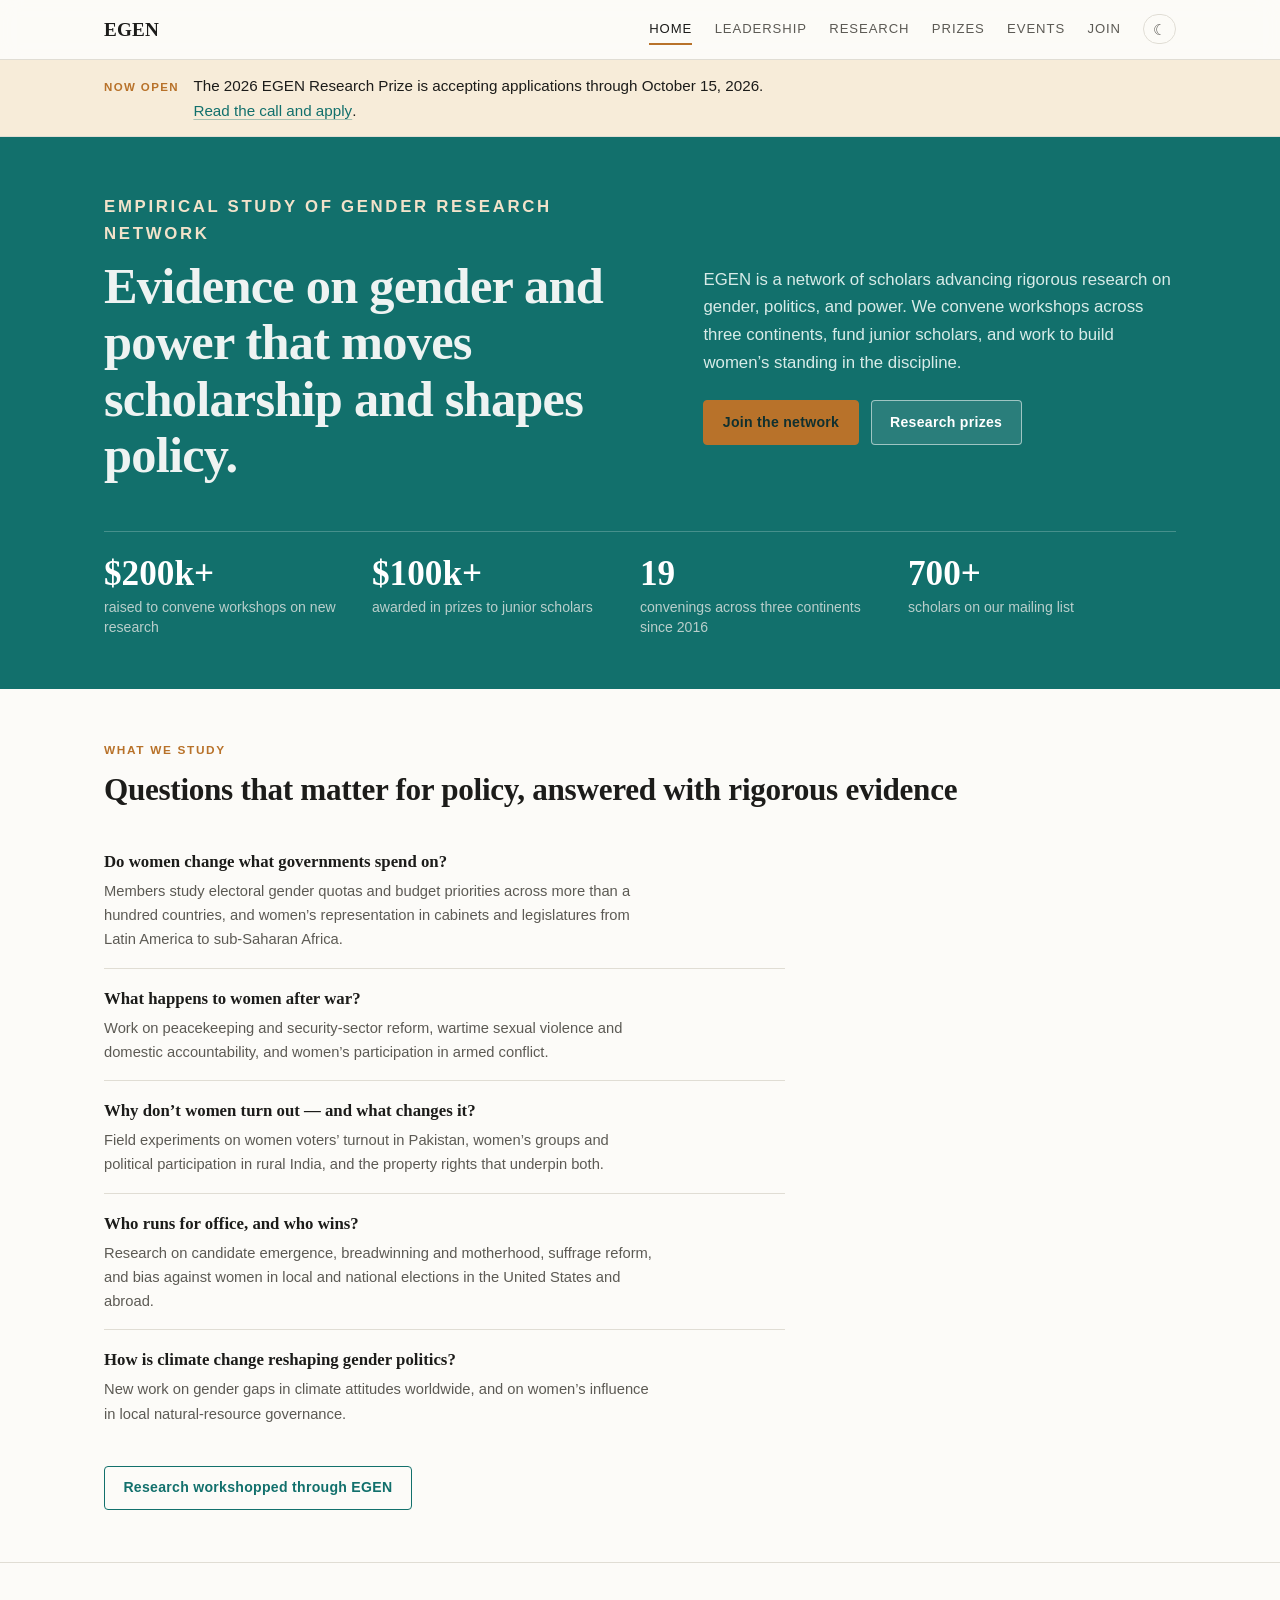
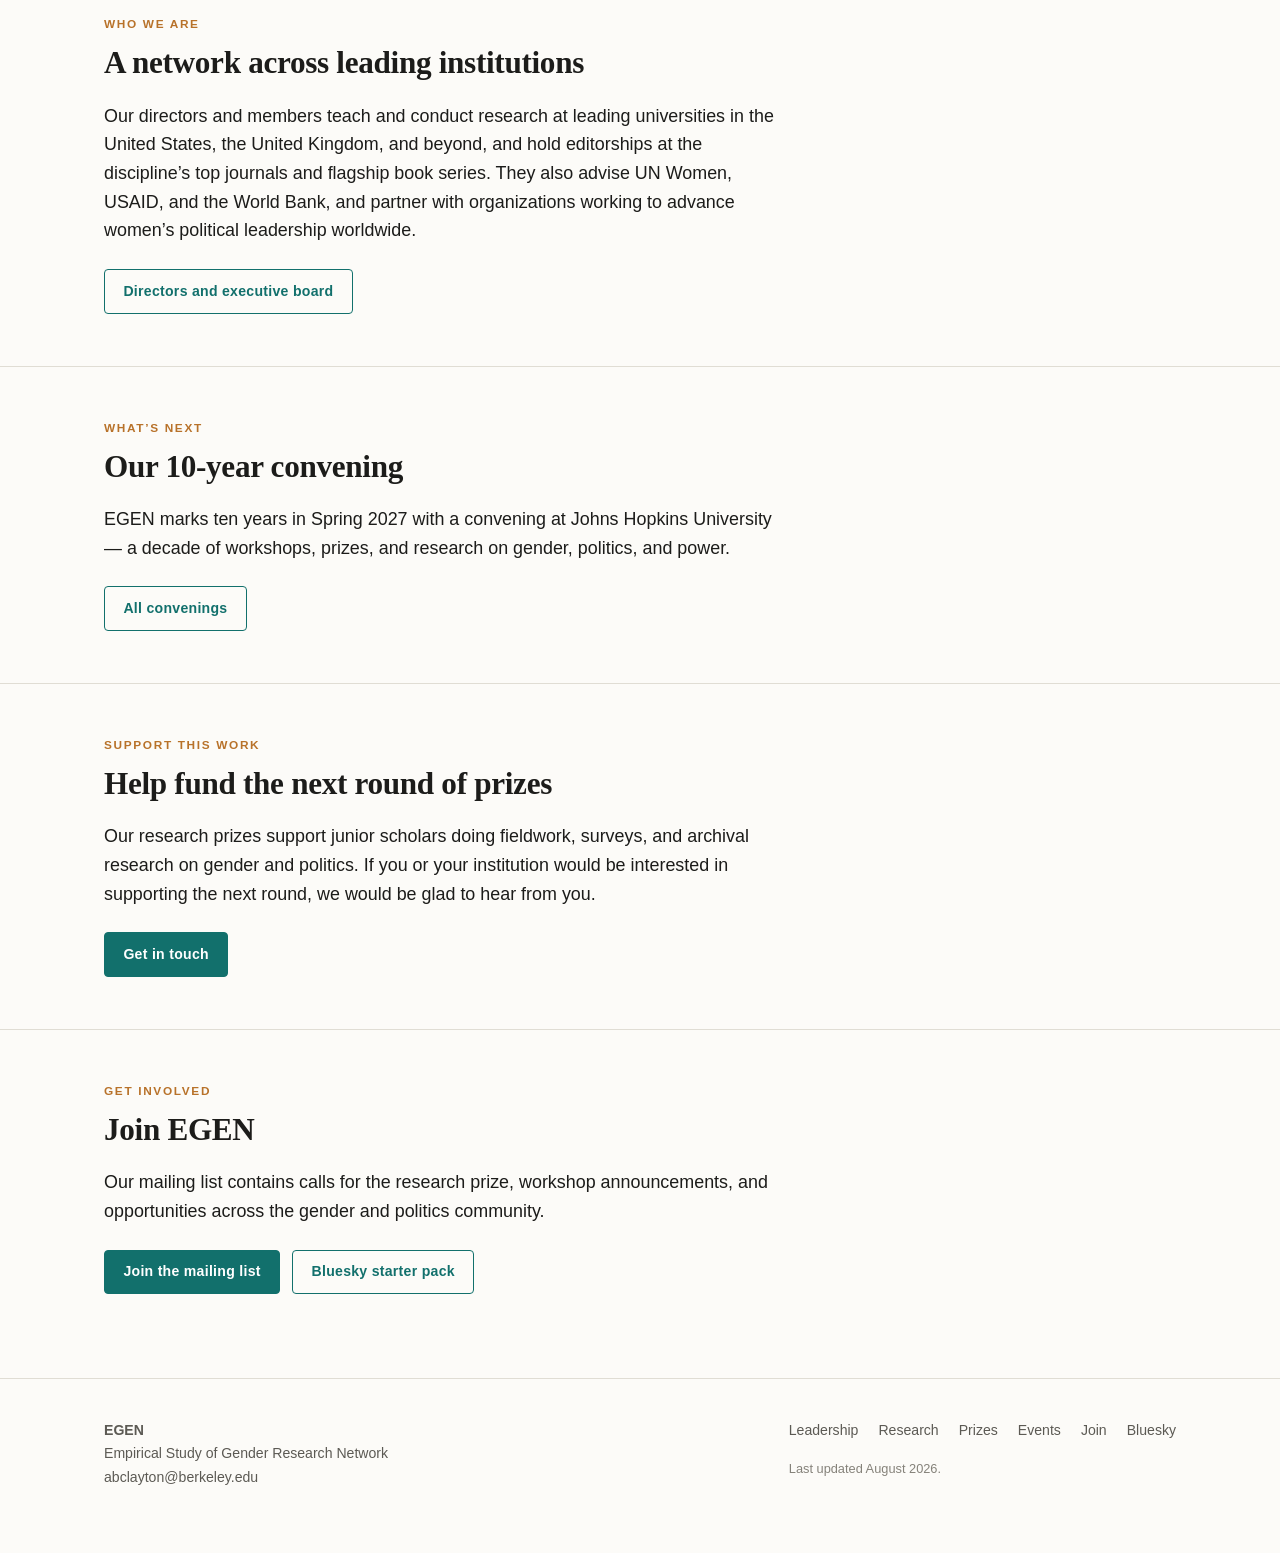
==== commit b231fbb2: "Post 2026 prize call for applications - Add call-for-applications block to prizes.html with deadline" ====
--- a/index.html
+++ b/index.html
@@ -31,6 +31,12 @@
     </nav>
   </div>
 </header>
+<div class="announce">
+  <div class="wrap">
+    <p class="tag">Now open</p>
+    <p>The 2026 EGEN Research Prize is accepting applications through October&nbsp;15, 2026. <a href="prizes.html#apply">Read the call and apply</a>.</p>
+  </div>
+</div>
 <main id="main">
 
 <div class="band">
--- a/css/style.css
+++ b/css/style.css
@@ -40,7 +40,7 @@
     --rule-strong: #3d414b;
     --accent:      #5fb3b0;
     --accent-hover:#84cbc8;
-    --gold:        #d9a34a
+    --gold:        #d9a34a;
     --gold-soft:   #2e2716;
     --shadow:      0 1px 2px rgba(0,0,0,.3), 0 6px 18px rgba(0,0,0,.25);
   }
@@ -57,7 +57,7 @@
   --rule-strong: #3d414b;
   --accent:      #5fb3b0;
   --accent-hover:#84cbc8;
-  --gold:        #d9a34a
+  --gold:        #d9a34a;
   --gold-soft:   #2e2716;
   --shadow:      0 1px 2px rgba(0,0,0,.3), 0 6px 18px rgba(0,0,0,.25);
 }
@@ -582,3 +582,32 @@
   body { background: #fff; color: #000; font-size: 11pt; }
   a { color: #000; }
 }
+
+/* ---- Announcement strip (time-limited calls) ---- */
+.announce {
+  background: var(--gold-soft);
+  border-bottom: 1px solid var(--rule);
+}
+.announce .wrap {
+  display: flex; flex-wrap: wrap; align-items: baseline;
+  gap: .25rem .9rem;
+  padding-top: .8rem; padding-bottom: .8rem;
+}
+.announce p { margin: 0; font-size: .95rem; }
+.announce .tag {
+  font-size: .72rem; letter-spacing: .12em; text-transform: uppercase;
+  font-weight: 600; color: var(--gold); white-space: nowrap;
+}
+.announce .wrap > p:last-child { flex: 1 1 34ch; }
+.announce a { font-weight: 500; }
+
+/* ---- Open call block ---- */
+.callout.open-call { border-left: 3px solid var(--gold); }
+.callout.open-call .kv { margin: 1.25rem 0 0; }
+.callout.open-call h4 {
+  font-family: var(--sans); font-size: .78rem; letter-spacing: .1em;
+  text-transform: uppercase; color: var(--text-faint);
+  margin: 2rem 0 .6rem; font-weight: 600;
+}
+.callout.open-call ol, .callout.open-call ul { margin: 0; padding-left: 1.2rem; font-size: .95rem; }
+.callout.open-call li { margin-bottom: .35rem; }
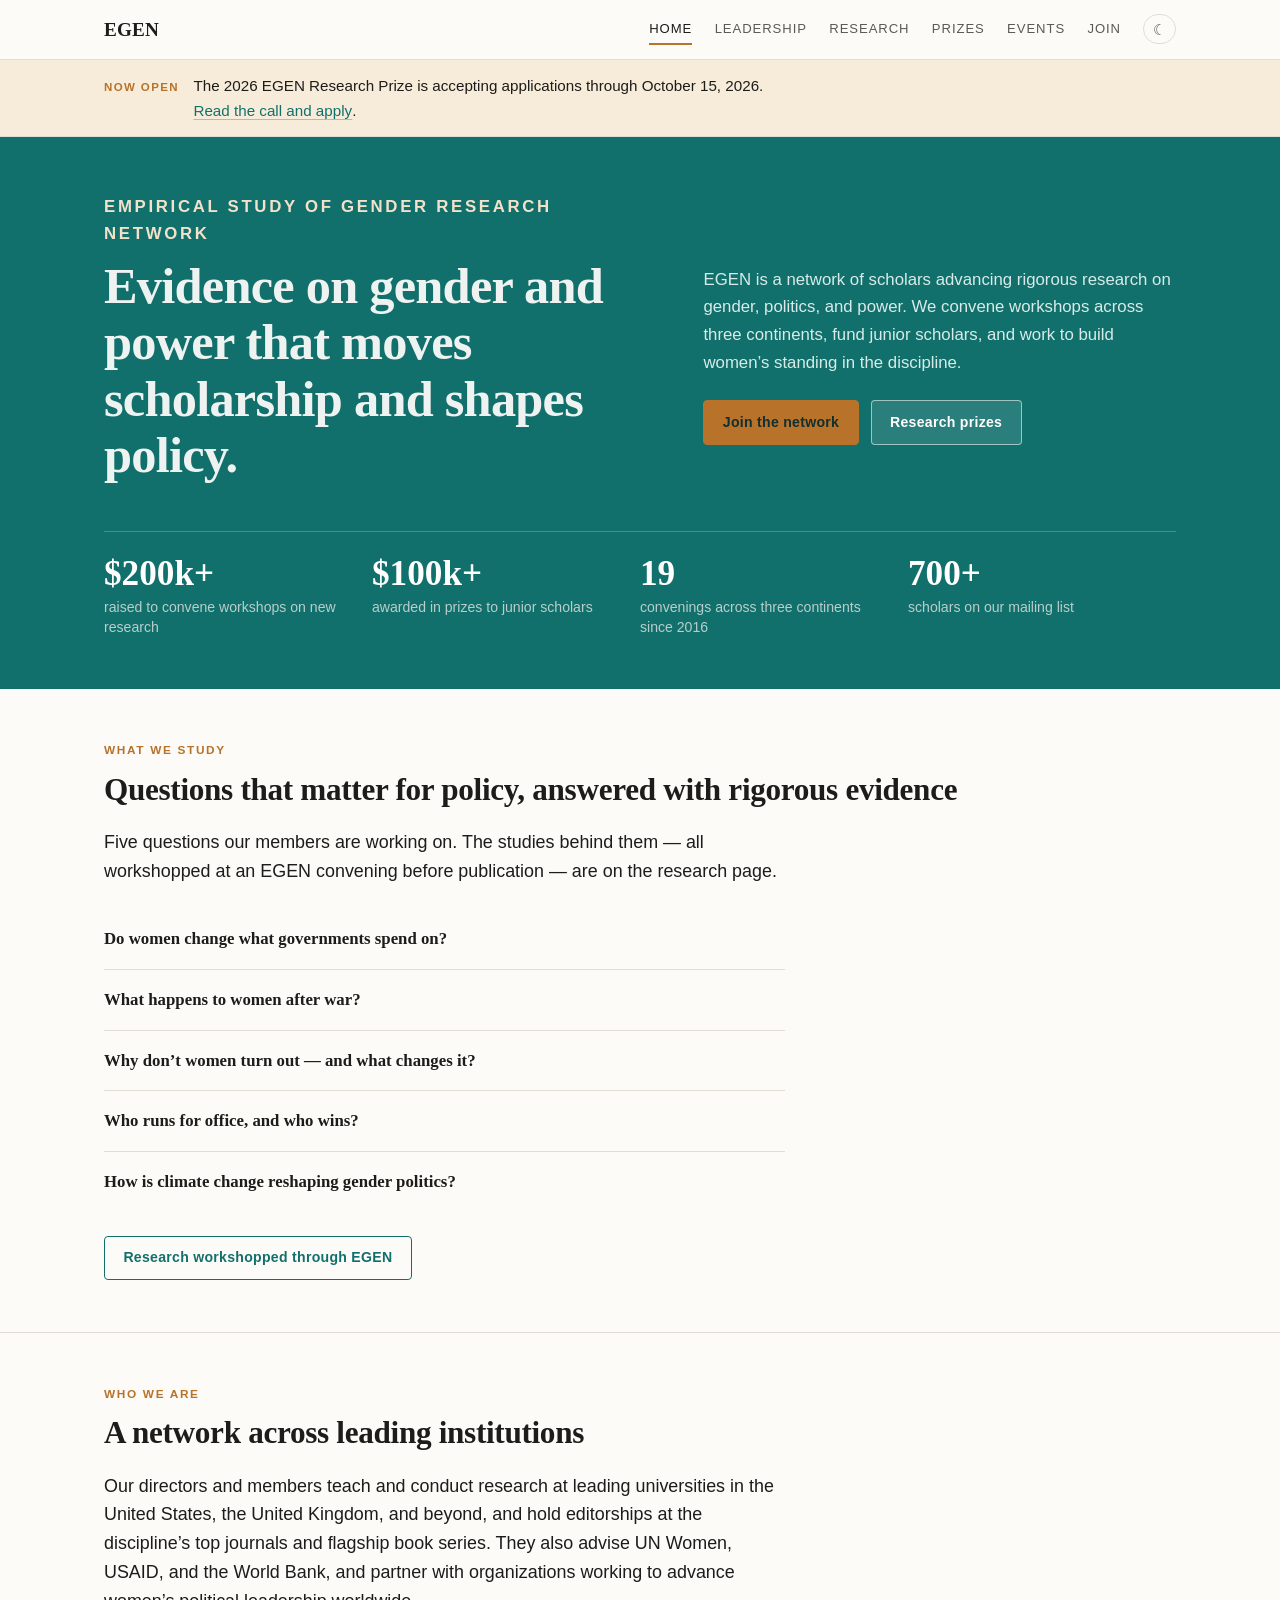
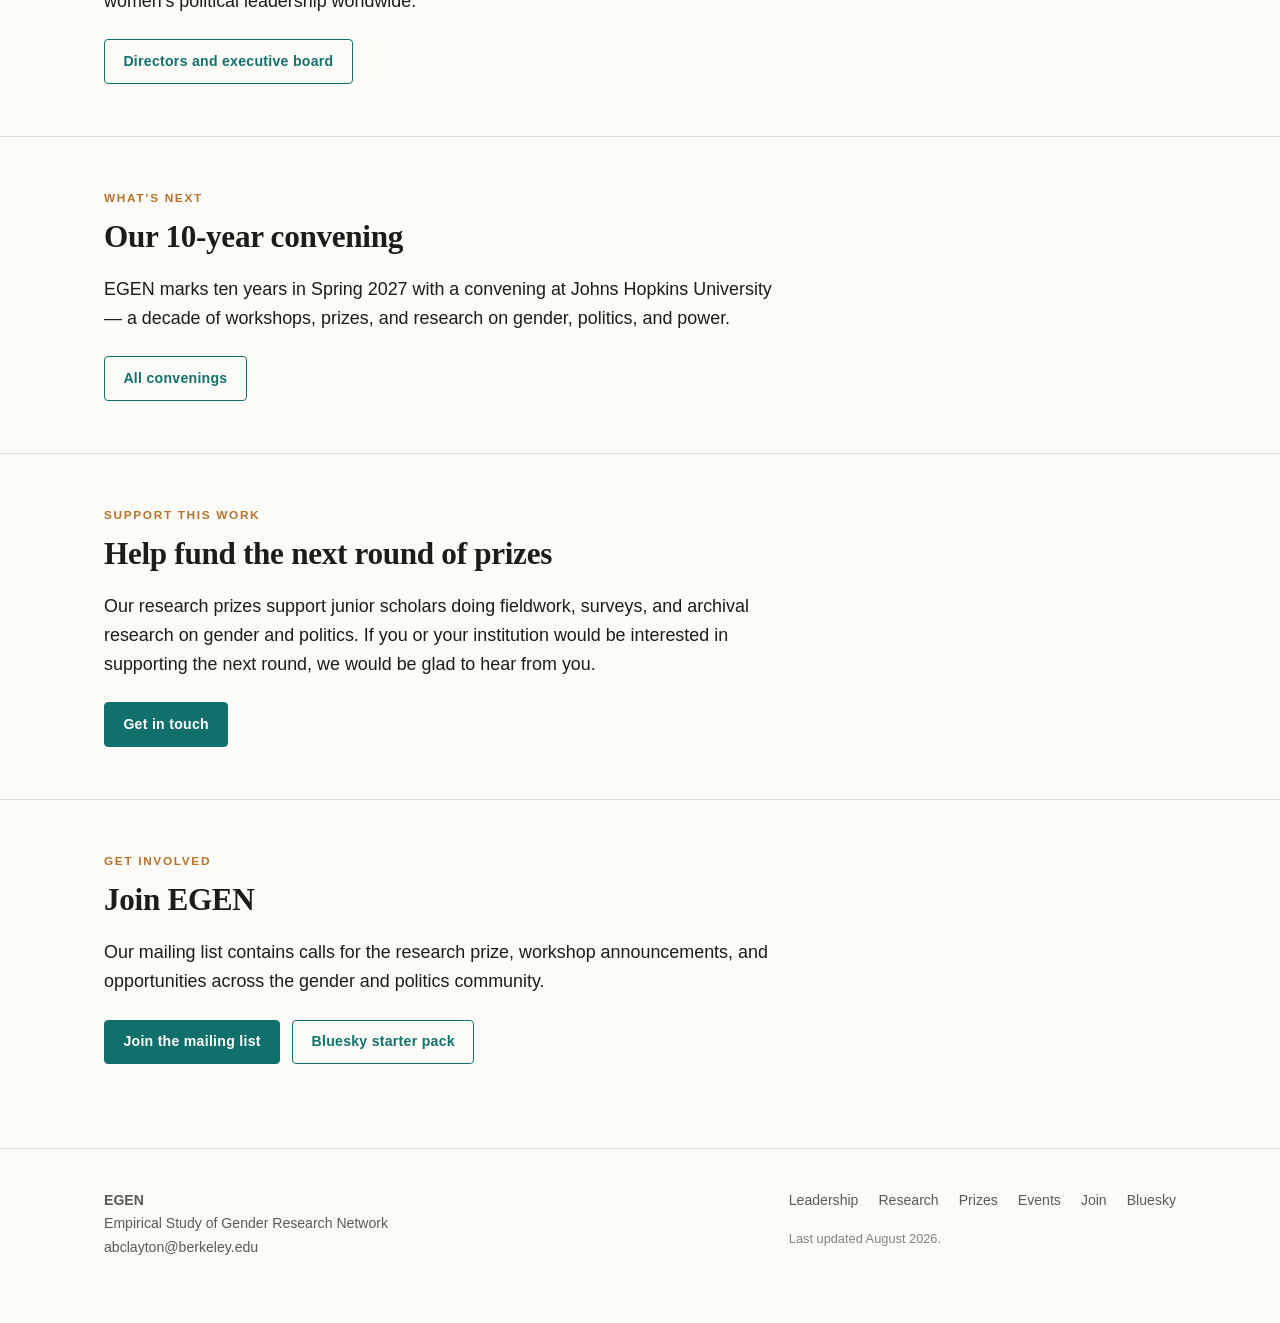
==== commit fd0d0d5f: "Group research by theme; trim What we study on landing page Research page now filters into five them" ====
--- a/index.html
+++ b/index.html
@@ -69,27 +69,14 @@
   <div class="wrap">
     <p class="eyebrow">What we study</p>
     <h2>Questions that matter for policy, answered with rigorous evidence</h2>
+    <p class="lede">Five questions our members are working on. The studies behind them &mdash;
+      all workshopped at an EGEN convening before publication &mdash; are on the research page.</p>
     <ul class="topics">
-      <li>
-        <p class="t-q">Do women change what governments spend on?</p>
-        <p class="t-a">Members study electoral gender quotas and budget priorities across more than a hundred countries, and women&rsquo;s representation in cabinets and legislatures from Latin America to sub-Saharan Africa.</p>
-      </li>
-      <li>
-        <p class="t-q">What happens to women after war?</p>
-        <p class="t-a">Work on peacekeeping and security-sector reform, wartime sexual violence and domestic accountability, and women&rsquo;s participation in armed conflict.</p>
-      </li>
-      <li>
-        <p class="t-q">Why don&rsquo;t women turn out &mdash; and what changes it?</p>
-        <p class="t-a">Field experiments on women voters&rsquo; turnout in Pakistan, women&rsquo;s groups and political participation in rural India, and the property rights that underpin both.</p>
-      </li>
-      <li>
-        <p class="t-q">Who runs for office, and who wins?</p>
-        <p class="t-a">Research on candidate emergence, breadwinning and motherhood, suffrage reform, and bias against women in local and national elections in the United States and abroad.</p>
-      </li>
-      <li>
-        <p class="t-q">How is climate change reshaping gender politics?</p>
-        <p class="t-a">New work on gender gaps in climate attitudes worldwide, and on women&rsquo;s influence in local natural-resource governance.</p>
-      </li>
+      <li><p class="t-q">Do women change what governments spend on?</p></li>
+      <li><p class="t-q">What happens to women after war?</p></li>
+      <li><p class="t-q">Why don&rsquo;t women turn out &mdash; and what changes it?</p></li>
+      <li><p class="t-q">Who runs for office, and who wins?</p></li>
+      <li><p class="t-q">How is climate change reshaping gender politics?</p></li>
     </ul>
     <div class="btn-row">
       <a class="btn ghost" href="research.html">Research workshopped through EGEN</a>
--- a/css/style.css
+++ b/css/style.css
@@ -611,3 +611,16 @@
 }
 .callout.open-call ol, .callout.open-call ul { margin: 0; padding-left: 1.2rem; font-size: .95rem; }
 .callout.open-call li { margin-bottom: .35rem; }
+
+/* ---- Awardee listing ---- */
+.tier {
+  font-family: var(--sans); font-size: .72rem; letter-spacing: .13em;
+  text-transform: uppercase; color: var(--text-faint); font-weight: 600;
+  margin: 2rem 0 .35rem;
+}
+.stack .outputs {
+  font-size: .84rem; line-height: 1.5; color: var(--gold);
+  margin-top: .45rem; max-width: 62ch;
+}
+.stack .outputs a { color: inherit; text-decoration-color: rgba(184,114,42,.5); }
+.stack > li { padding-bottom: 1.15rem; }
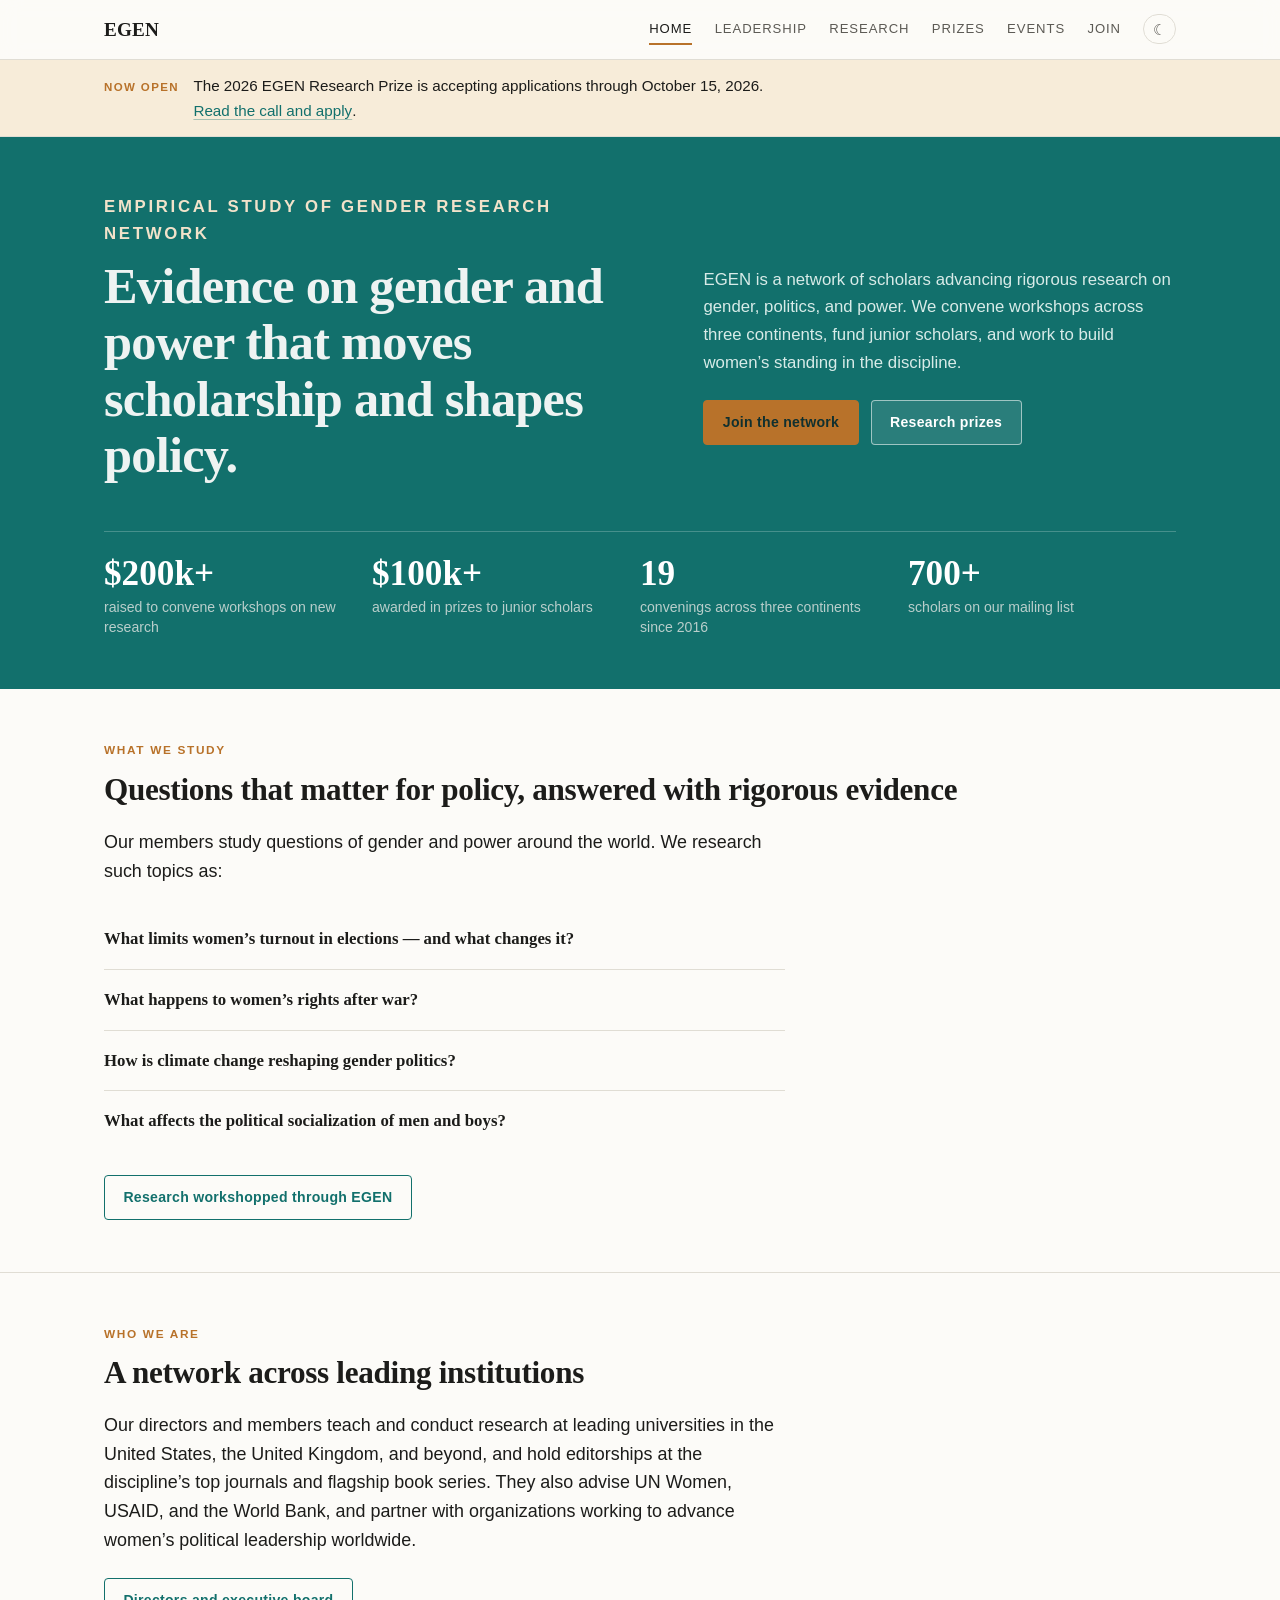
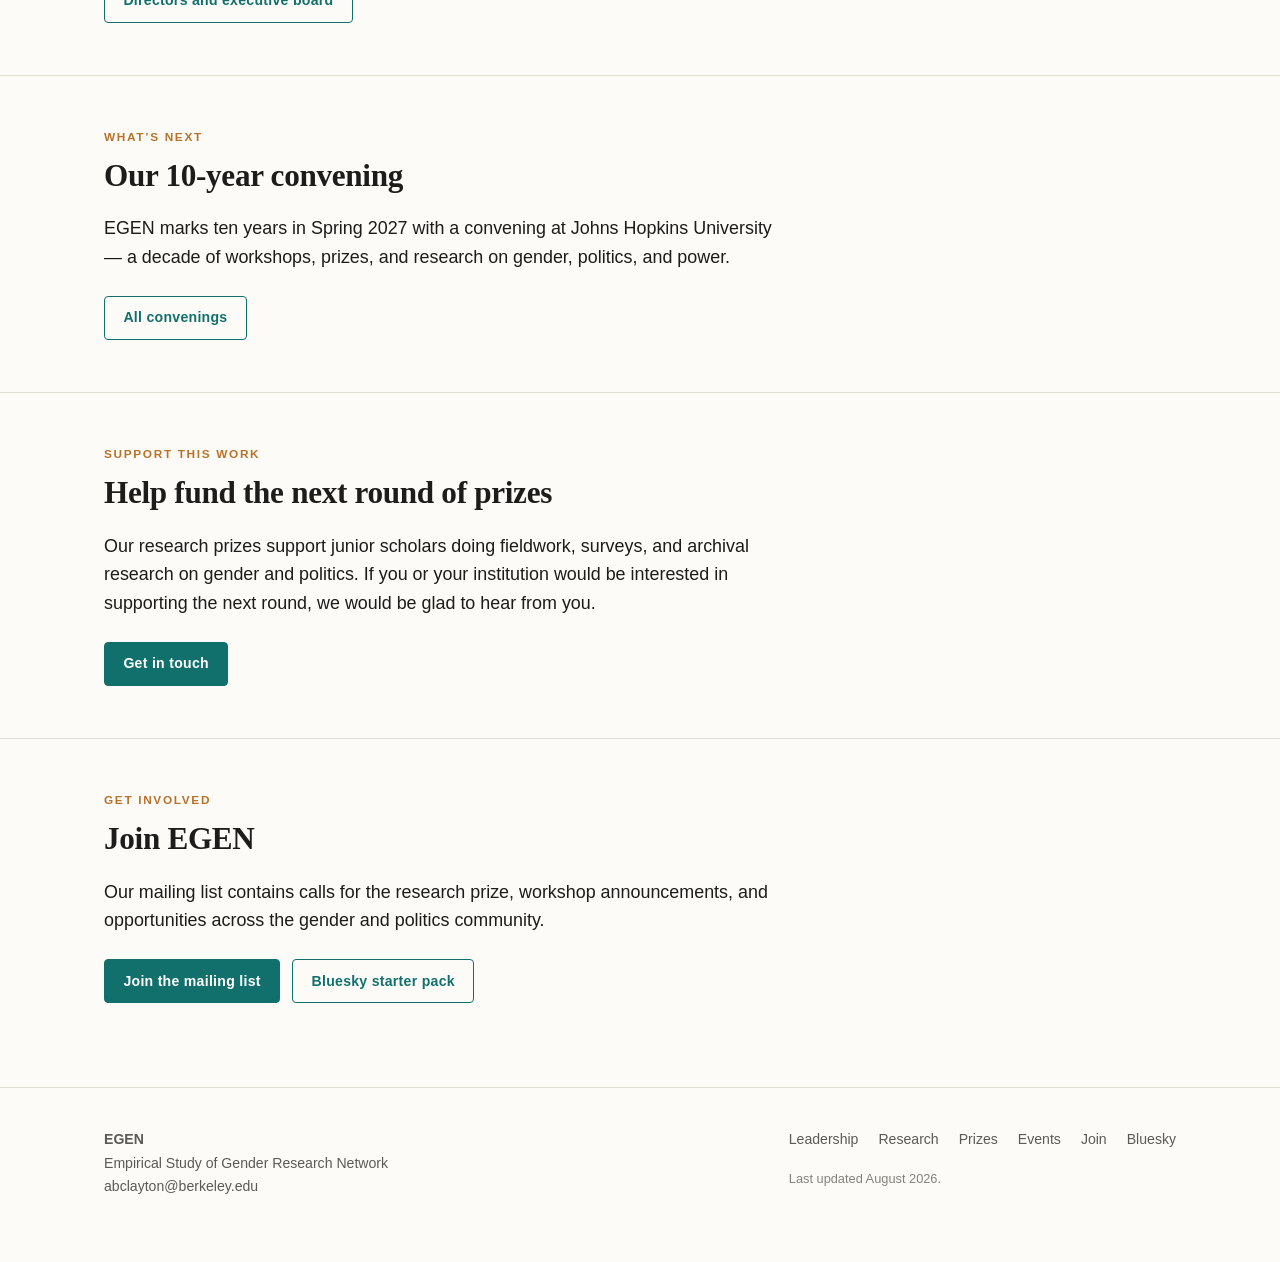
==== commit fdece96e: "Rewrite What we study copy; move Violence, rights and backlash up Landing page now opens the section" ====
--- a/index.html
+++ b/index.html
@@ -69,14 +69,13 @@
   <div class="wrap">
     <p class="eyebrow">What we study</p>
     <h2>Questions that matter for policy, answered with rigorous evidence</h2>
-    <p class="lede">Five questions our members are working on. The studies behind them &mdash;
-      all workshopped at an EGEN convening before publication &mdash; are on the research page.</p>
+    <p class="lede">Our members study questions of gender and power around the world.
+      We research such topics as:</p>
     <ul class="topics">
-      <li><p class="t-q">Do women change what governments spend on?</p></li>
-      <li><p class="t-q">What happens to women after war?</p></li>
-      <li><p class="t-q">Why don&rsquo;t women turn out &mdash; and what changes it?</p></li>
-      <li><p class="t-q">Who runs for office, and who wins?</p></li>
+      <li><p class="t-q">What limits women&rsquo;s turnout in elections &mdash; and what changes it?</p></li>
+      <li><p class="t-q">What happens to women&rsquo;s rights after war?</p></li>
       <li><p class="t-q">How is climate change reshaping gender politics?</p></li>
+      <li><p class="t-q">What affects the political socialization of men and boys?</p></li>
     </ul>
     <div class="btn-row">
       <a class="btn ghost" href="research.html">Research workshopped through EGEN</a>
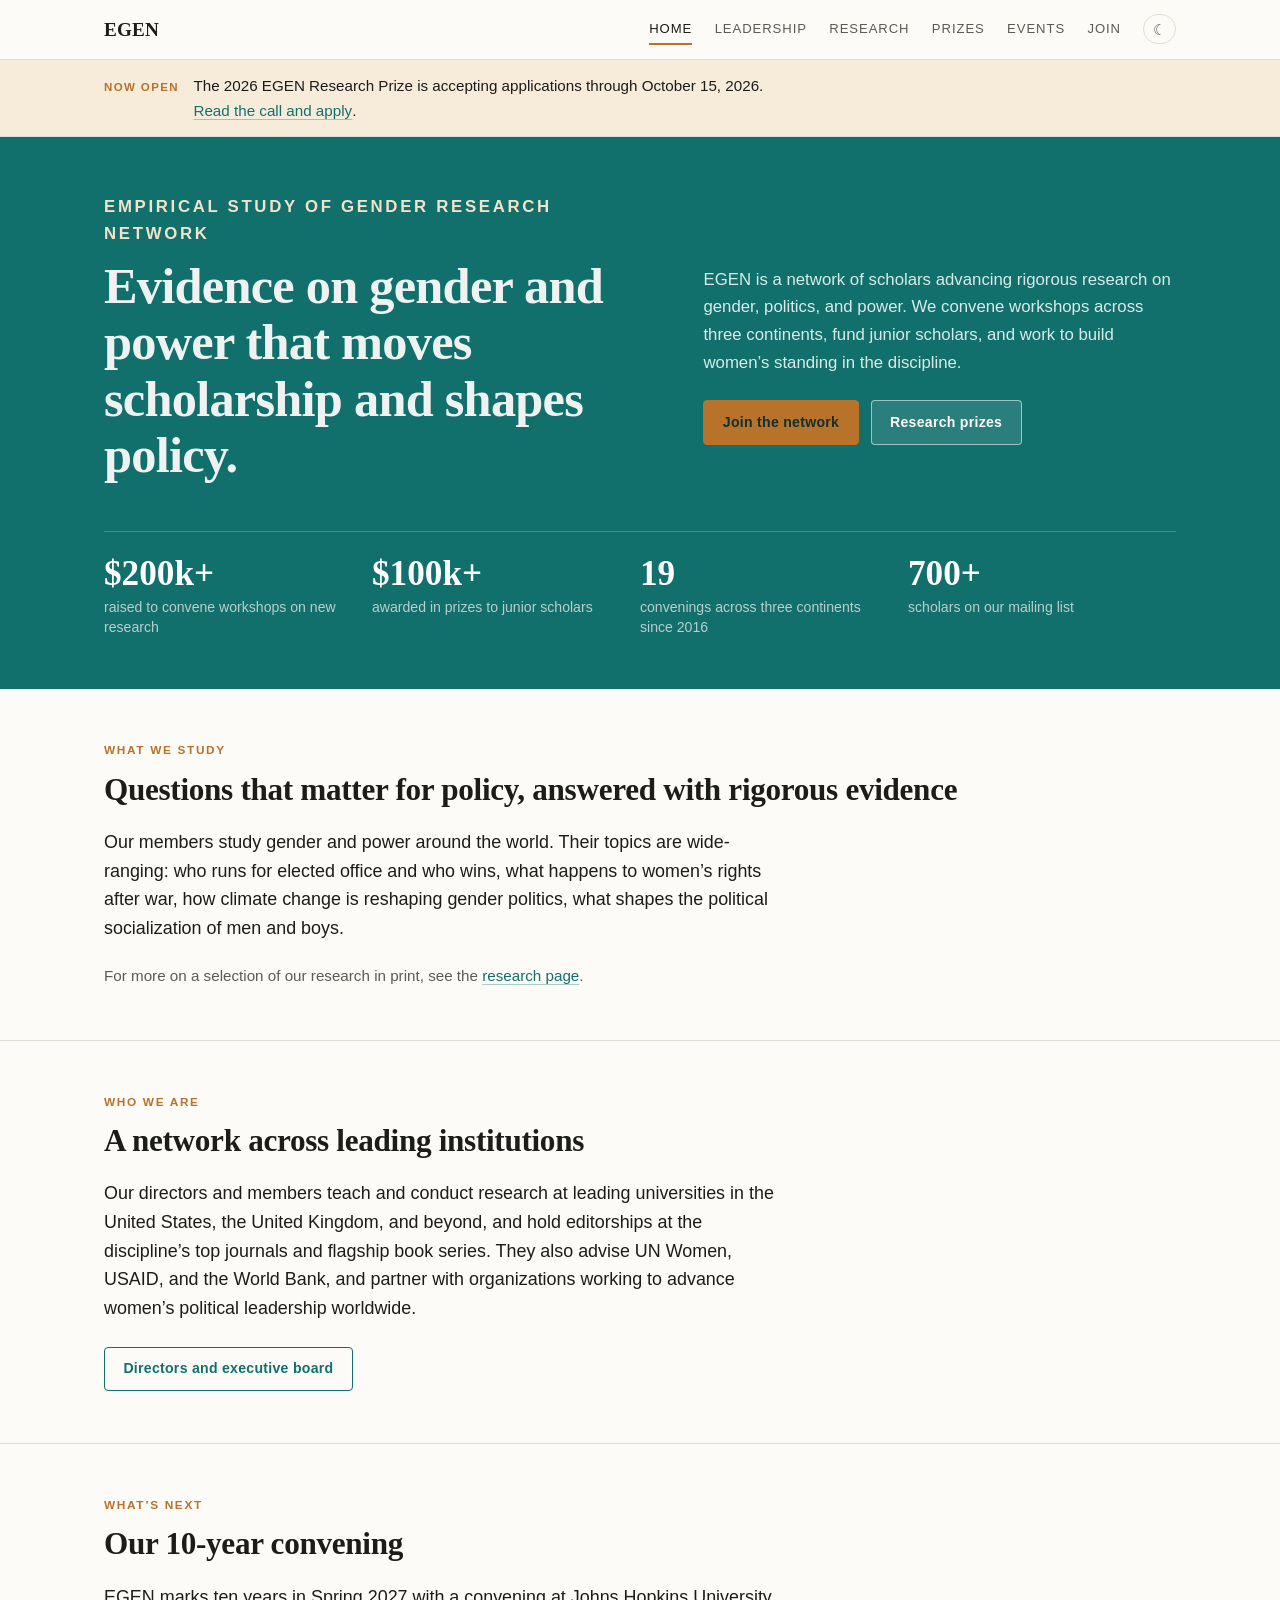
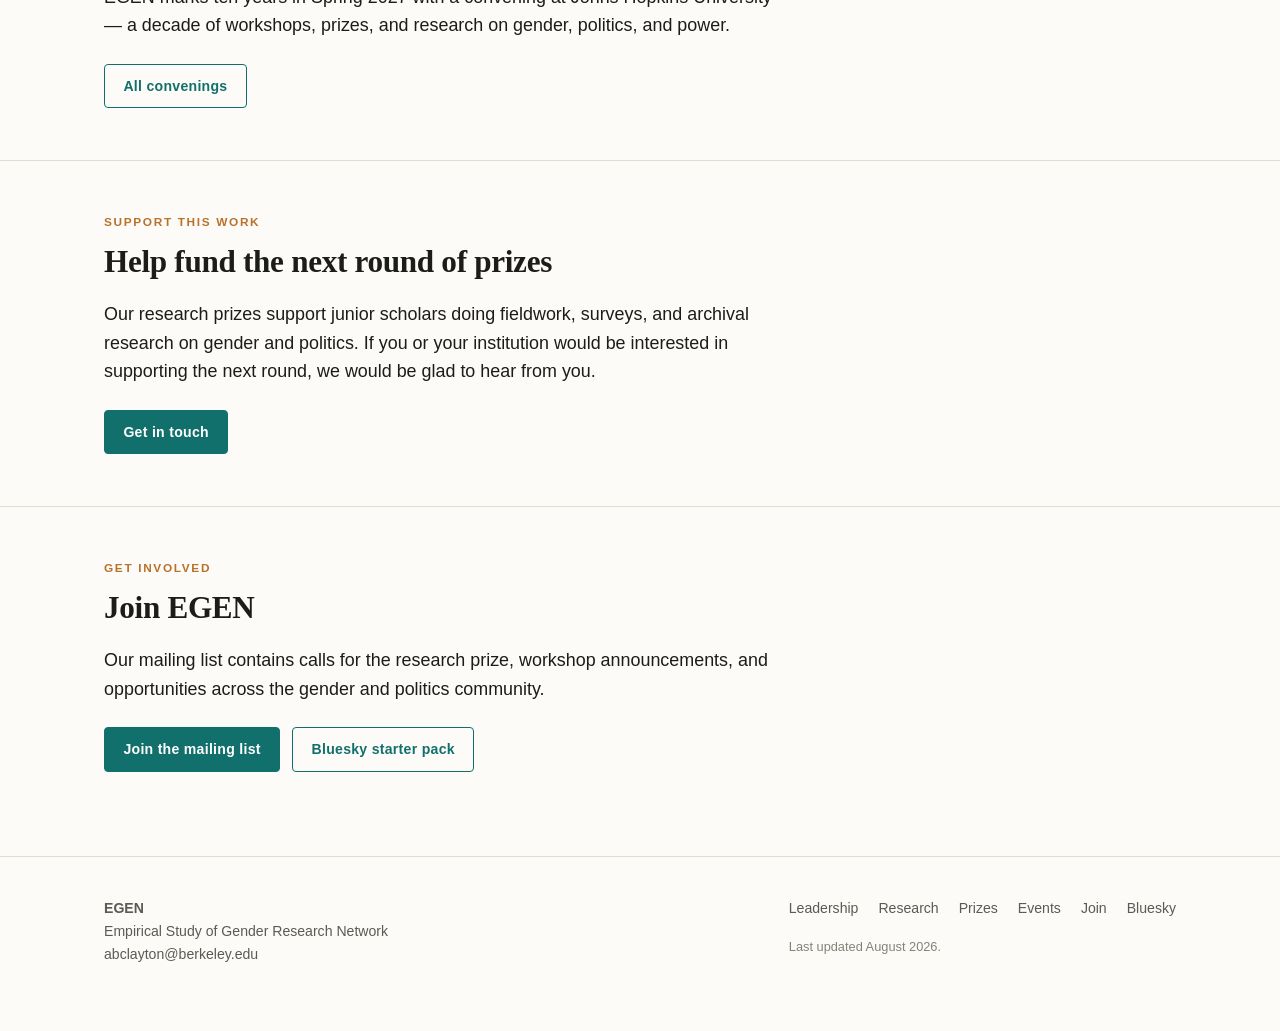
==== commit 9bcc7788: "Rewrite What we study as long-form prose with an open list Replaces the bulleted question list, whic" ====
--- a/index.html
+++ b/index.html
@@ -69,17 +69,12 @@
   <div class="wrap">
     <p class="eyebrow">What we study</p>
     <h2>Questions that matter for policy, answered with rigorous evidence</h2>
-    <p class="lede">Our members study questions of gender and power around the world.
-      We research such topics as:</p>
-    <ul class="topics">
-      <li><p class="t-q">What limits women&rsquo;s turnout in elections &mdash; and what changes it?</p></li>
-      <li><p class="t-q">What happens to women&rsquo;s rights after war?</p></li>
-      <li><p class="t-q">How is climate change reshaping gender politics?</p></li>
-      <li><p class="t-q">What affects the political socialization of men and boys?</p></li>
-    </ul>
-    <div class="btn-row">
-      <a class="btn ghost" href="research.html">Research workshopped through EGEN</a>
-    </div>
+    <p class="lede">Our members study gender and power around the world. Their topics are
+      wide-ranging: who runs for elected office and who wins, what happens to
+      women&rsquo;s rights after war, how climate change is reshaping gender politics,
+      what shapes the political socialization of men and boys.</p>
+    <p class="more">For more on a selection of our research in print, see the
+      <a href="research.html">research page</a>.</p>
   </div>
 </section>
 
--- a/css/style.css
+++ b/css/style.css
@@ -413,6 +413,10 @@
 .topics .t-q { font-family: var(--serif); font-size: 1.05rem; font-weight: 600; margin: 0; }
 .topics .t-a { font-size: .92rem; color: var(--text-muted); margin: 0; }
 
+/* Pointer line at the end of a section */
+.more { font-size: .95rem; color: var(--text-muted); margin: 1.25rem 0 0;
+        max-width: var(--measure); }
+
 /* ---------- Cards ---------- */
 .cards { display: grid; gap: 1.25rem; grid-template-columns: repeat(auto-fit, minmax(255px, 1fr)); }
 .card {
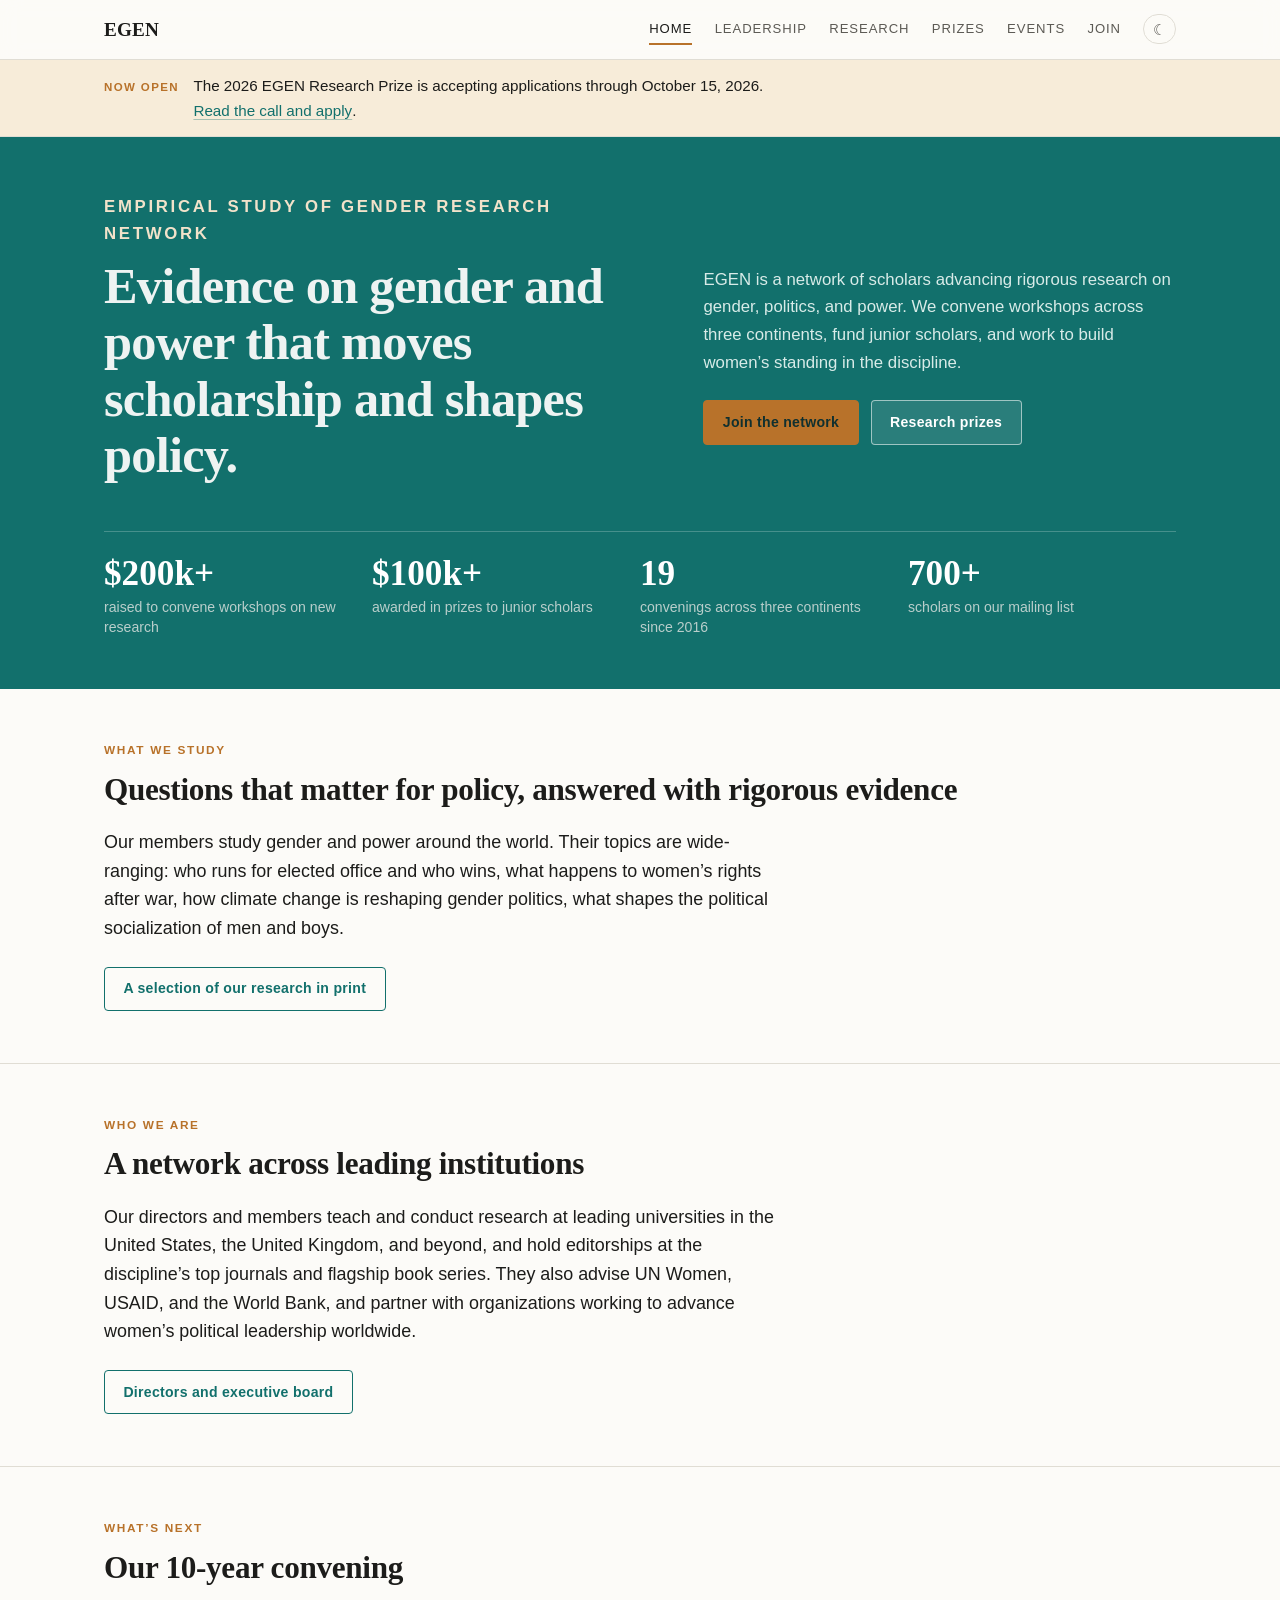
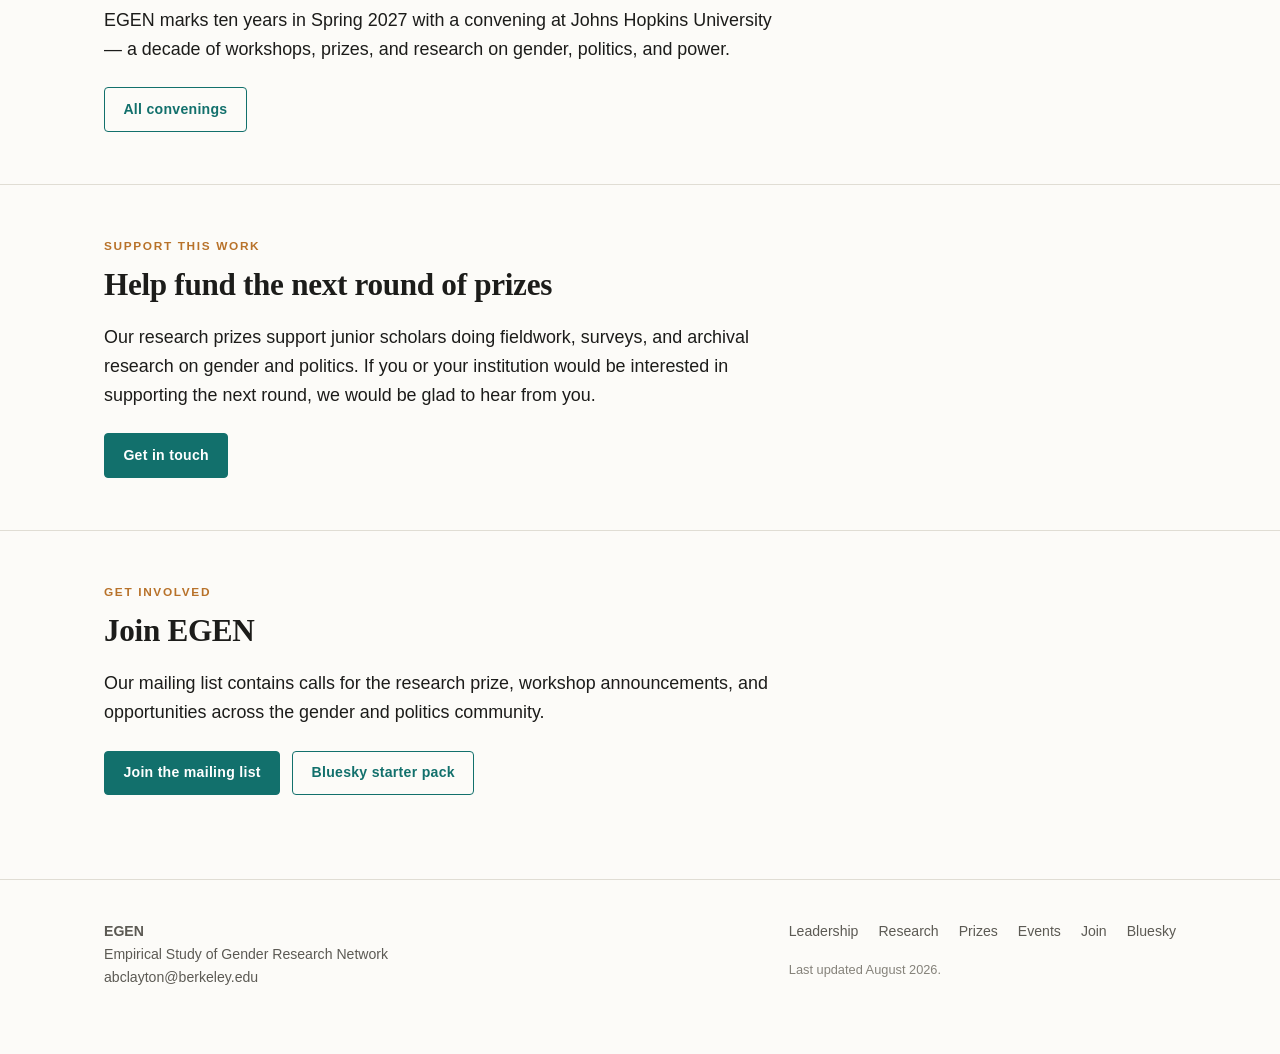
==== commit 8cd8a0f6: "Use a ghost button in What we study for consistency The text pointer added in the previous commit wa" ====
--- a/index.html
+++ b/index.html
@@ -73,8 +73,9 @@
       wide-ranging: who runs for elected office and who wins, what happens to
       women&rsquo;s rights after war, how climate change is reshaping gender politics,
       what shapes the political socialization of men and boys.</p>
-    <p class="more">For more on a selection of our research in print, see the
-      <a href="research.html">research page</a>.</p>
+    <div class="btn-row">
+      <a class="btn ghost" href="research.html">A selection of our research in print</a>
+    </div>
   </div>
 </section>
 
--- a/css/style.css
+++ b/css/style.css
@@ -413,10 +413,6 @@
 .topics .t-q { font-family: var(--serif); font-size: 1.05rem; font-weight: 600; margin: 0; }
 .topics .t-a { font-size: .92rem; color: var(--text-muted); margin: 0; }
 
-/* Pointer line at the end of a section */
-.more { font-size: .95rem; color: var(--text-muted); margin: 1.25rem 0 0;
-        max-width: var(--measure); }
-
 /* ---------- Cards ---------- */
 .cards { display: grid; gap: 1.25rem; grid-template-columns: repeat(auto-fit, minmax(255px, 1fr)); }
 .card {
